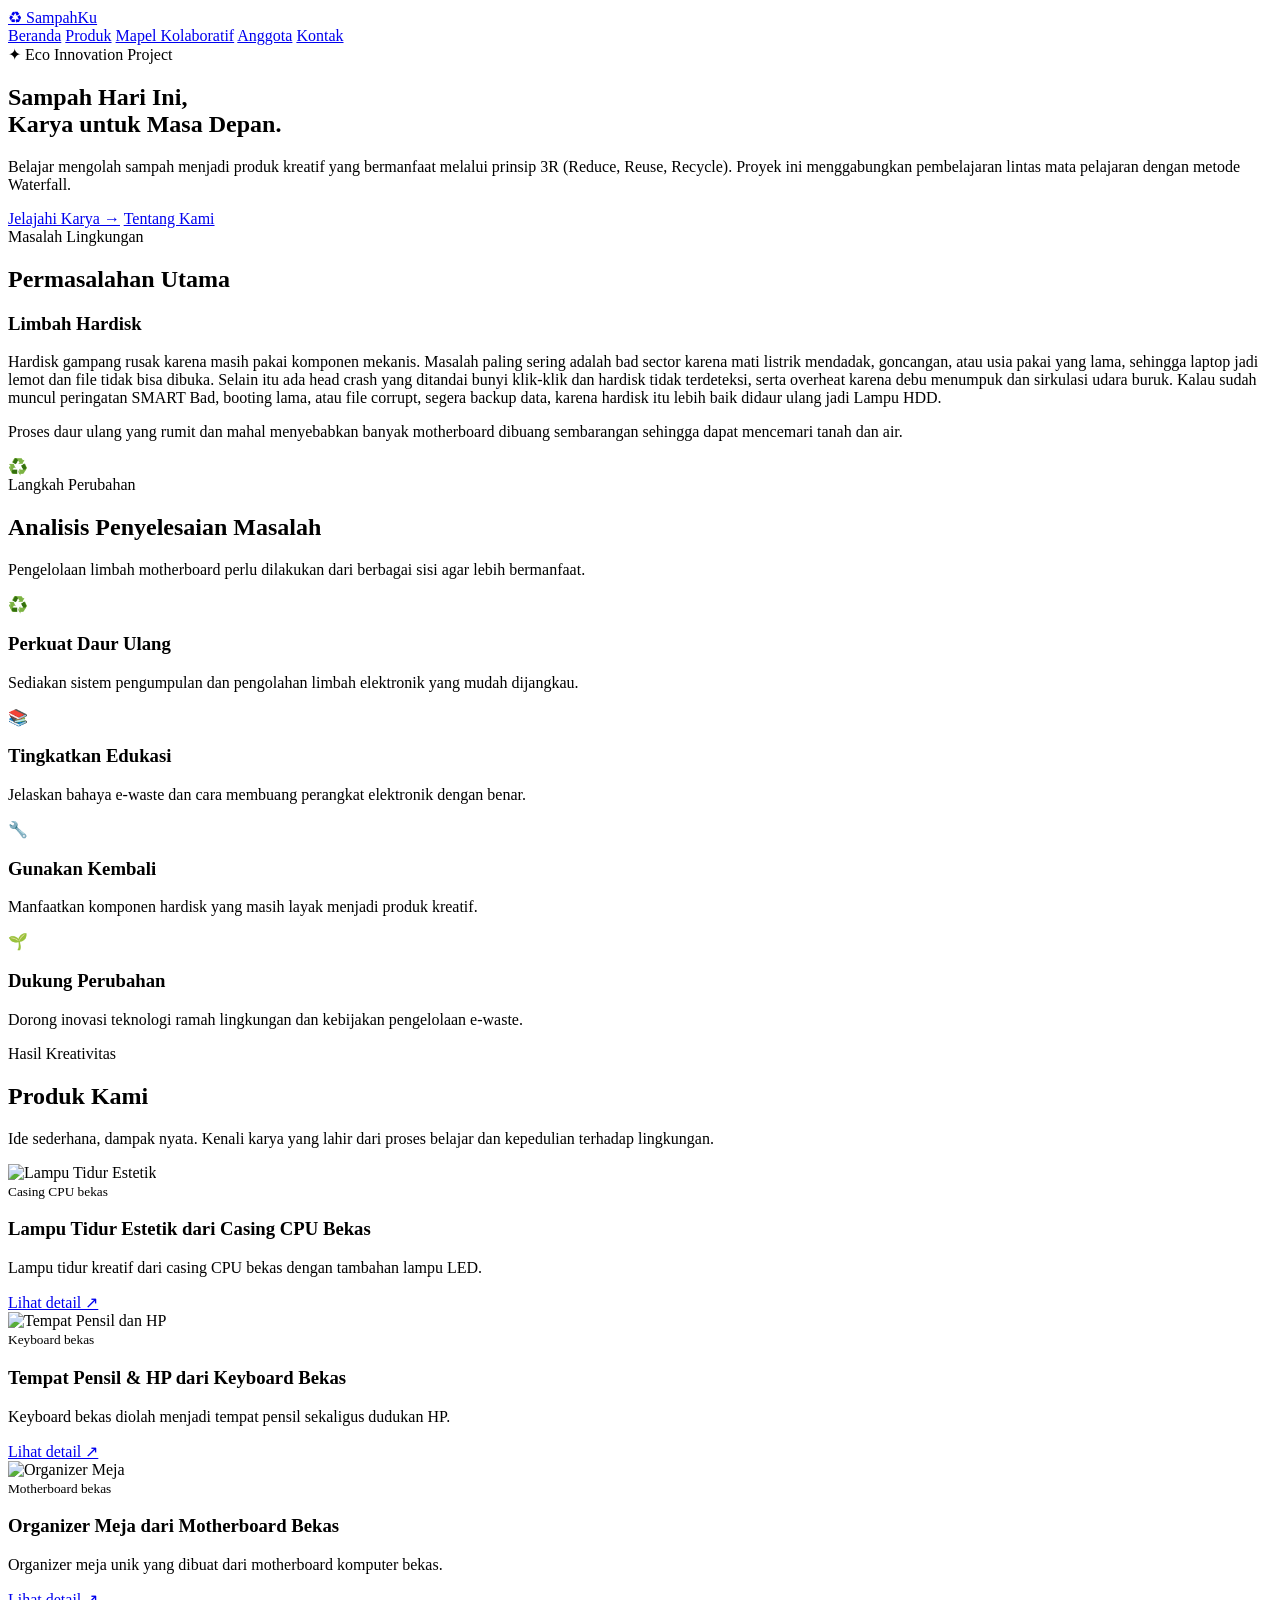
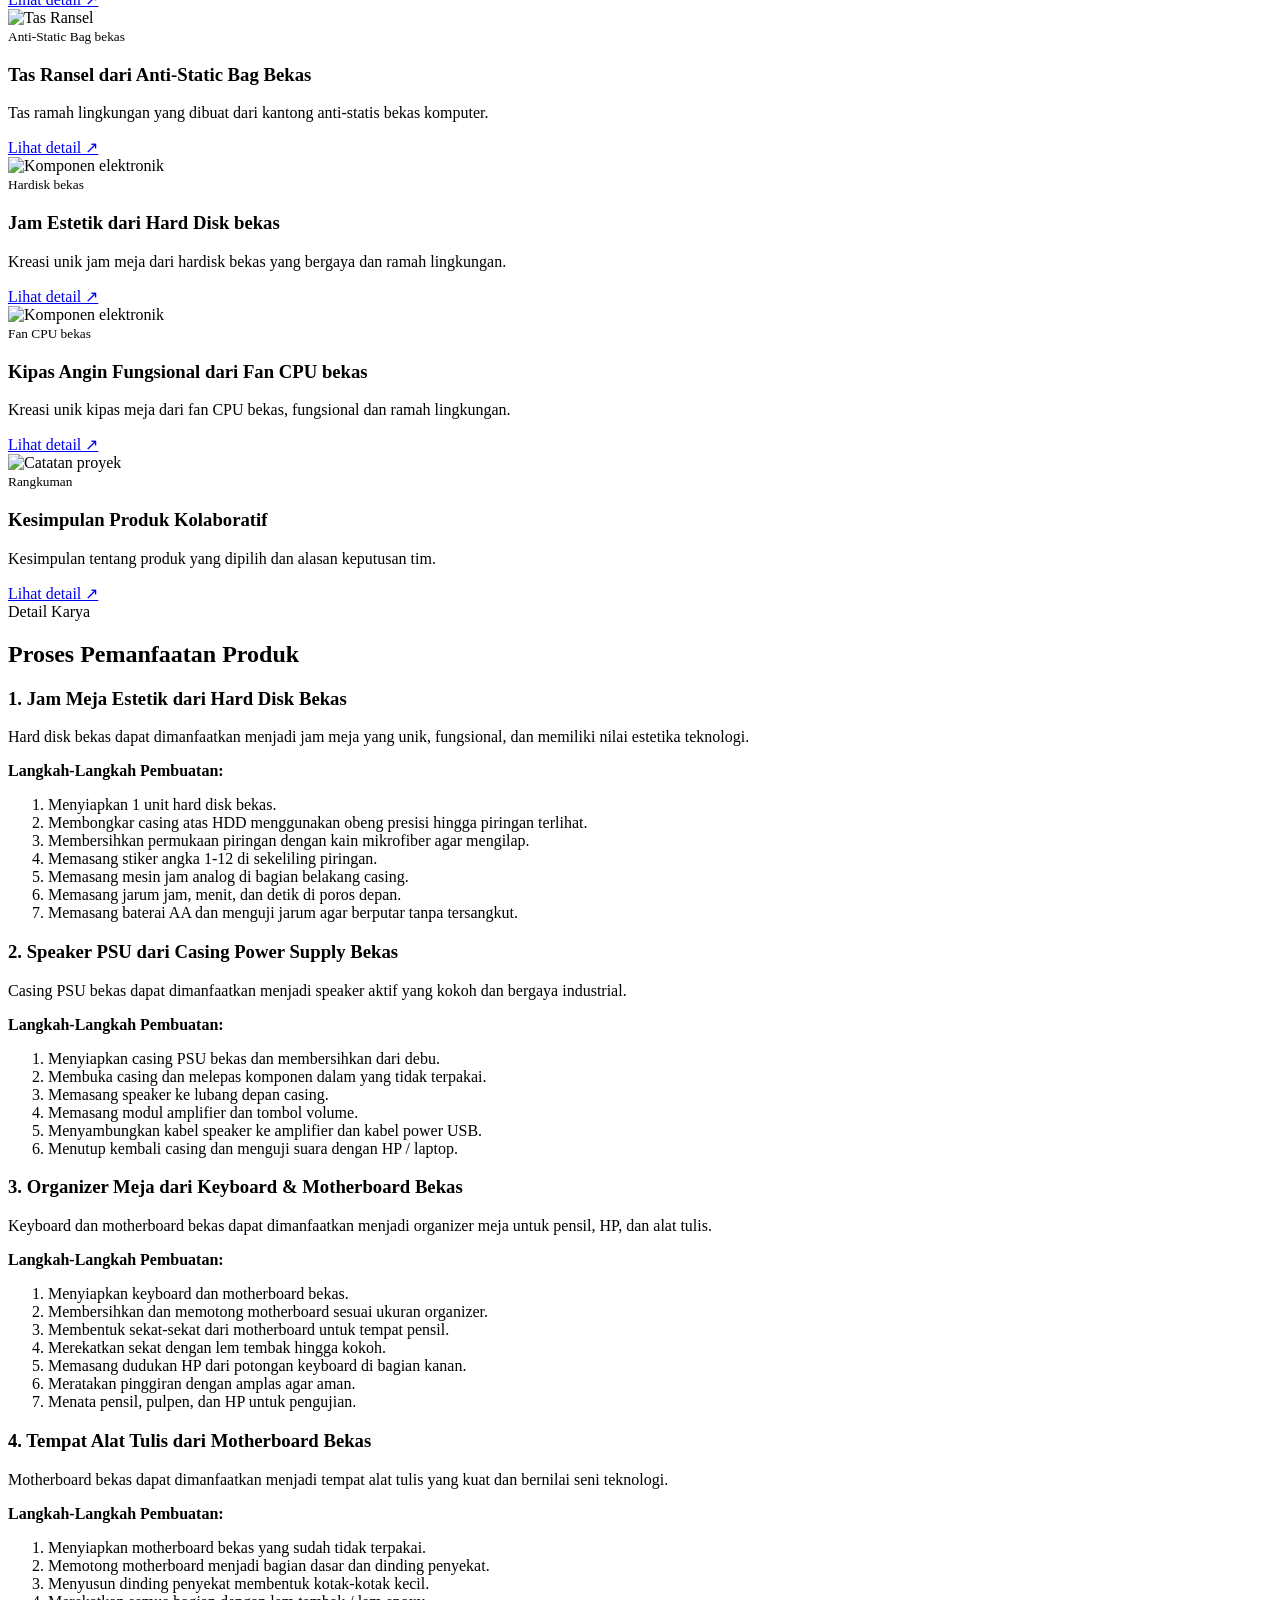
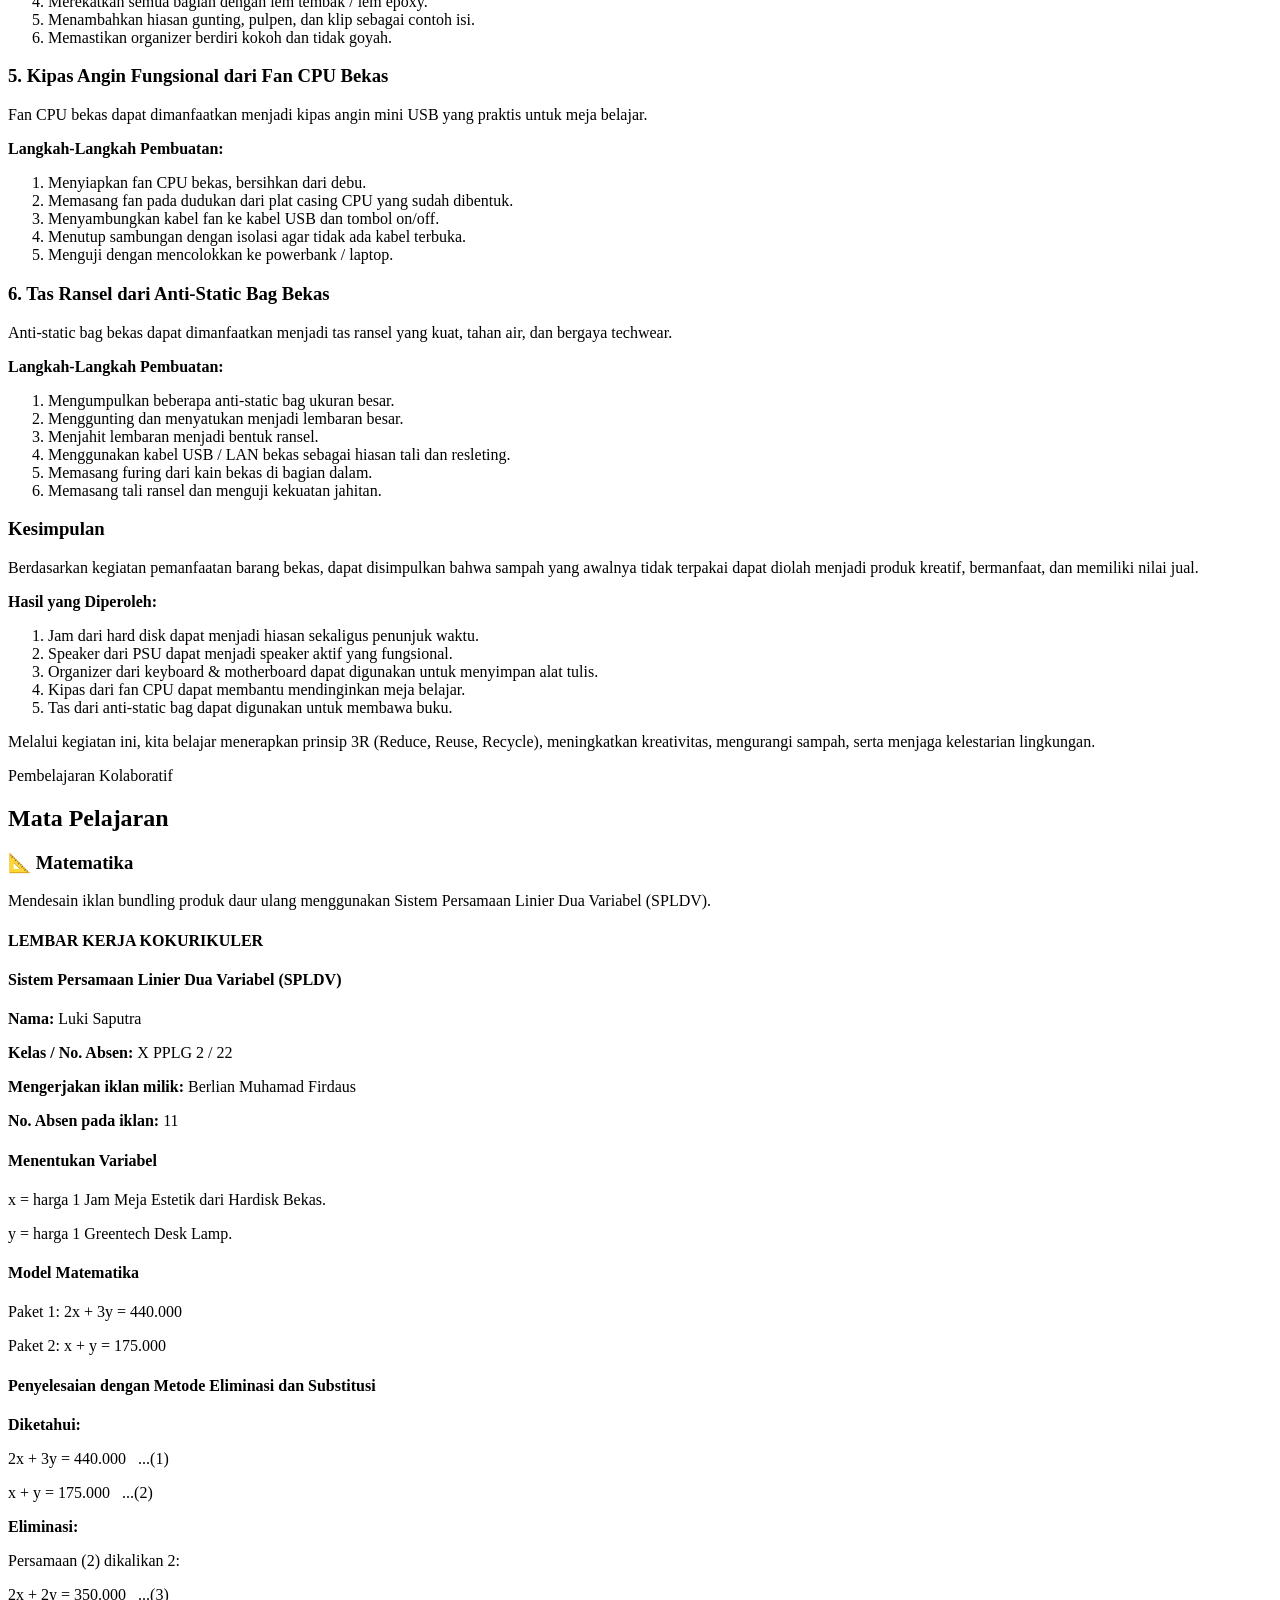
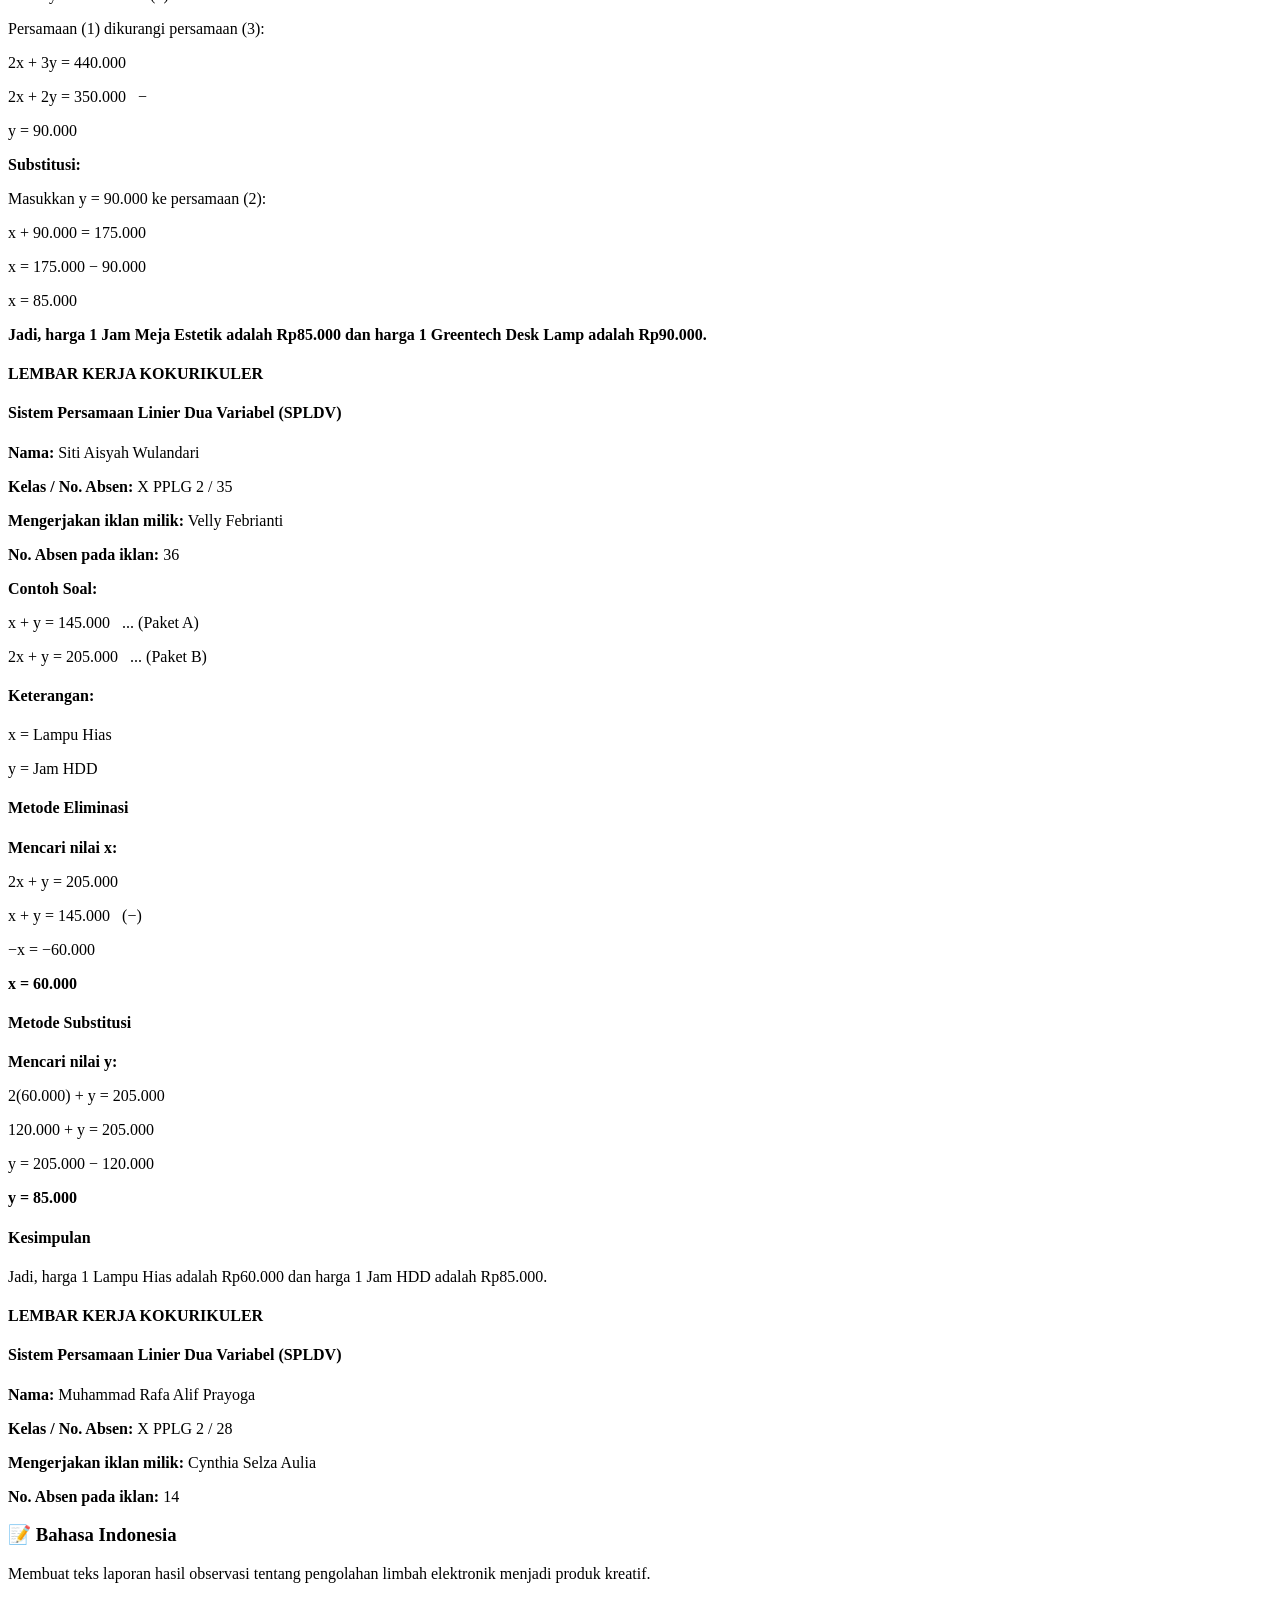
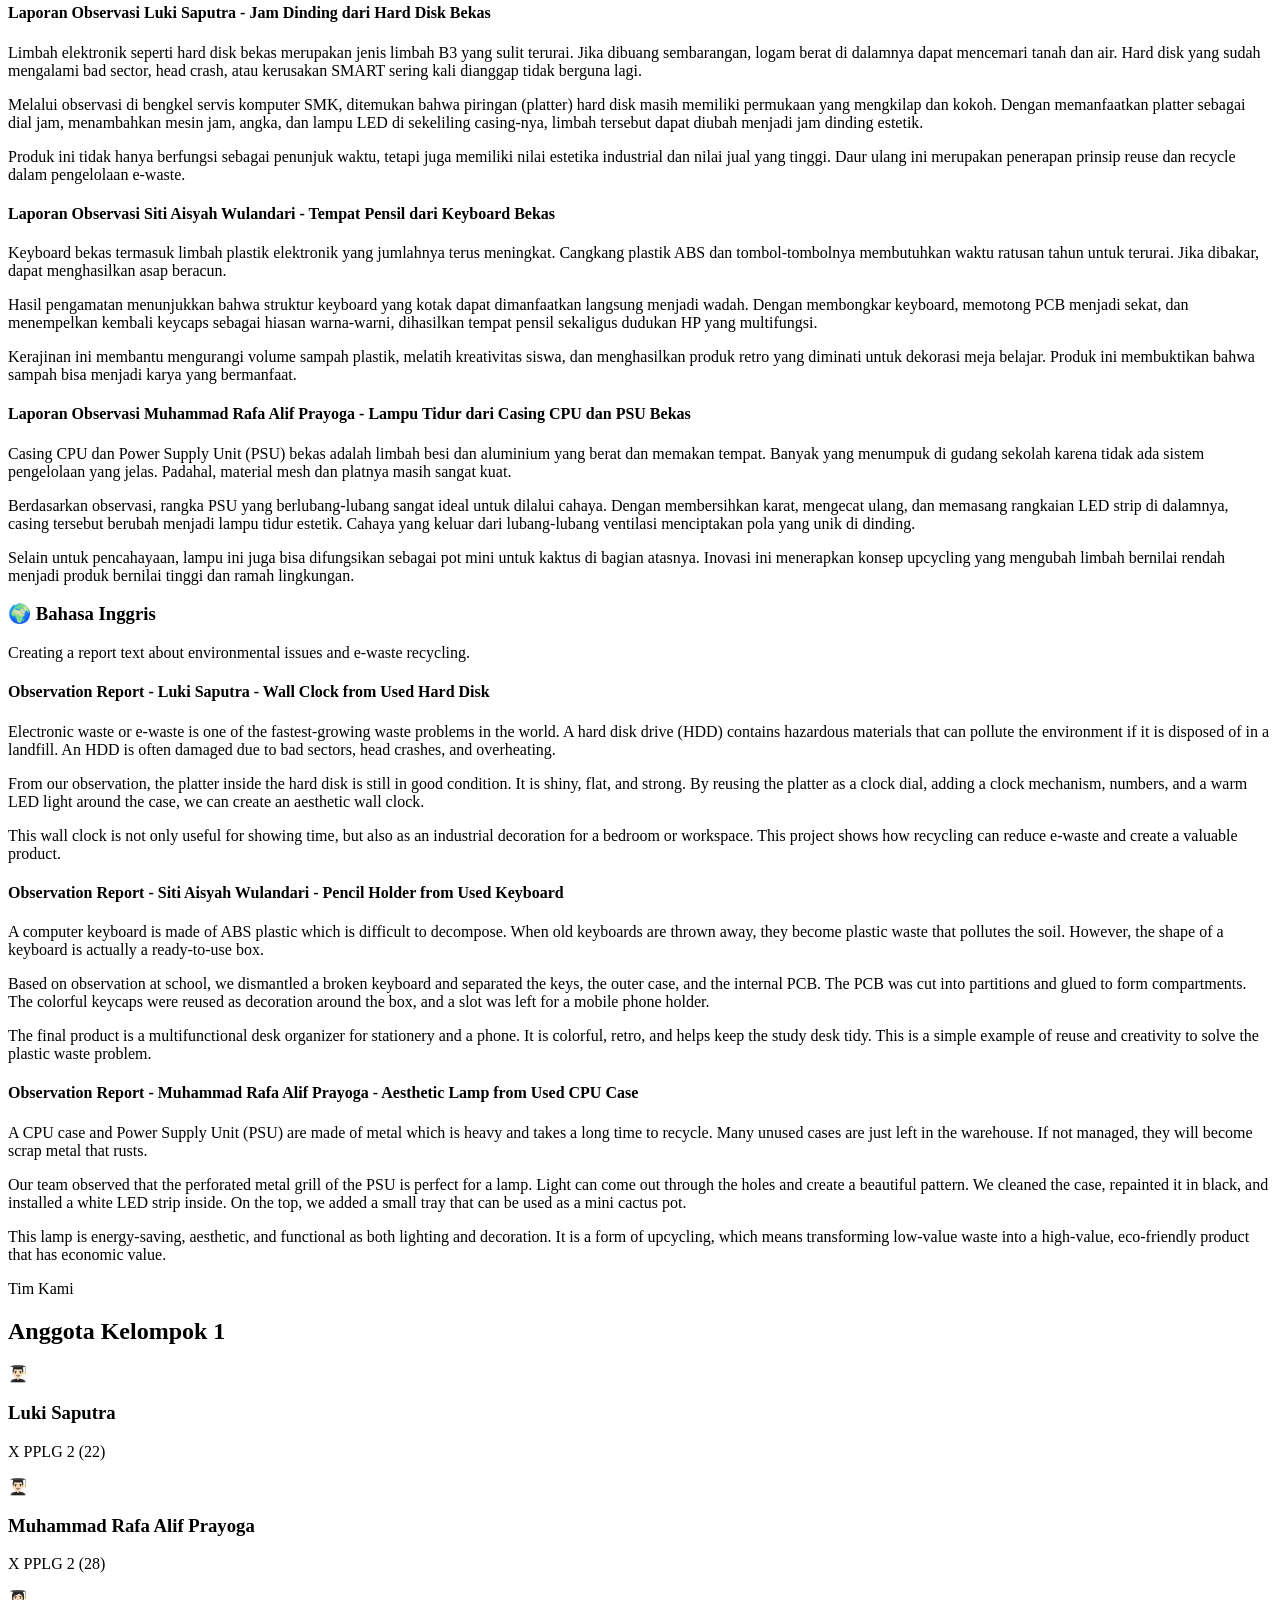
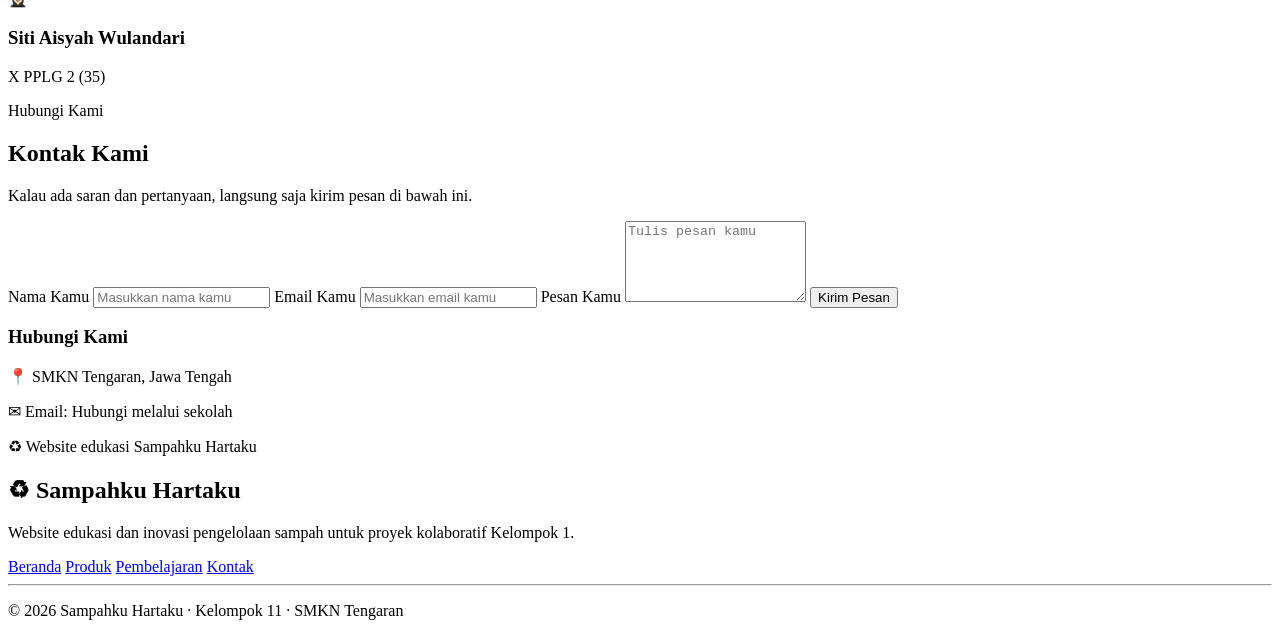
==== index.html @ 7283db26 "Add index.html for Sampahku Hartaku project This commit adds a new HTML file for the Sampahku Hartak" ====
<!DOCTYPE html>
<html lang="en">
<head>
    <meta charset="UTF-8">
    <meta name="viewport" content="width=device-width, initial-scale=1.0">
    <title>Document</title>
    <link rel="stylesheet" href="style.css">
</head>
<body>
    <!DOCTYPE html>
<html lang="id">
<head>
    <meta charset="UTF-8">
    <meta name="viewport" content="width=device-width, initial-scale=1.0">
    <title>Sampahku Hartaku - Kelompok 11</title>
    <link rel="stylesheet" href="style.css">
</head>
<body>

<!-- NAVBAR -->
<header class="navbar">
    <a href="#beranda" class="logo">♻ SampahKu</a>

    <nav>
        <a href="#beranda">Beranda</a>
        <a href="#produk">Produk</a>
        <a href="#mapel">Mapel Kolaboratif</a>
        <a href="#anggota">Anggota</a>
        <a href="#kontak">Kontak</a>
    </nav>
</header>

<!-- HERO -->
<section class="hero" id="beranda">
    <div class="hero-content">
        <span class="tag">✦ Eco Innovation Project</span>

        <h1>Sampah Hari Ini,<br>
        <span>Karya untuk Masa Depan.</span></h1>

        <p>
            Belajar mengolah sampah menjadi produk kreatif
            yang bermanfaat melalui prinsip 3R
            (Reduce, Reuse, Recycle). Proyek ini
            menggabungkan pembelajaran lintas mata
            pelajaran dengan metode Waterfall.
        </p>

        <a href="#produk" class="btn">Jelajahi Karya →</a>
        <a href="#tentang" class="btn btn-outline">Tentang Kami</a>
    </div>
</section>

<!-- PERMASALAHAN -->
<section class="section" id="tentang">
    <div class="section-title">
        <span>Masalah Lingkungan</span>
        <h2>Permasalahan Utama</h2>
    </div>

    <div class="problem">
        <div>
            <h3>Limbah Hardisk</h3>
            <p>
                Hardisk gampang rusak karena masih pakai komponen mekanis. Masalah paling sering adalah bad sector karena mati listrik mendadak, 
                goncangan, atau usia pakai yang lama, sehingga laptop jadi lemot dan file tidak bisa dibuka. 
                Selain itu ada head crash yang ditandai bunyi klik-klik dan hardisk tidak terdeteksi, serta overheat 
                karena debu menumpuk dan sirkulasi udara buruk. Kalau sudah muncul peringatan SMART Bad, booting lama,
                atau file corrupt, segera backup data, karena hardisk itu lebih baik didaur ulang jadi Lampu HDD.
            </p>
            <p>
                Proses daur ulang yang rumit dan mahal
                menyebabkan banyak motherboard dibuang
                sembarangan sehingga dapat mencemari
                tanah dan air.
            </p>
        </div>
        <div class="problem-icon">♻️</div>
    </div>
</section>

<!-- SOLUSI -->
<section class="section solution">
    <div class="section-title">
        <span>Langkah Perubahan</span>
        <h2>Analisis Penyelesaian Masalah</h2>
        <p>
            Pengelolaan limbah motherboard perlu dilakukan
            dari berbagai sisi agar lebih bermanfaat.
        </p>
    </div>

    <div class="grid">
        <div class="card">
            <div class="icon">♻️</div>
            <h3>Perkuat Daur Ulang</h3>
            <p>
                Sediakan sistem pengumpulan dan pengolahan
                limbah elektronik yang mudah dijangkau.
            </p>
        </div>

        <div class="card">
            <div class="icon">📚</div>
            <h3>Tingkatkan Edukasi</h3>
            <p>
                Jelaskan bahaya e-waste dan cara membuang
                perangkat elektronik dengan benar.
            </p>
        </div>

        <div class="card">
            <div class="icon">🔧</div>
            <h3>Gunakan Kembali</h3>
            <p>
                Manfaatkan komponen hardisk yang masih
                layak menjadi produk kreatif.
            </p>
        </div>

        <div class="card">
            <div class="icon">🌱</div>
            <h3>Dukung Perubahan</h3>
            <p>
                Dorong inovasi teknologi ramah lingkungan
                dan kebijakan pengelolaan e-waste.
            </p>
        </div>
    </div>
</section>

<!-- PRODUK -->
<section class="section" id="produk">
    <div class="section-title">
        <span>Hasil Kreativitas</span>
        <h2>Produk Kami</h2>
        <p>
            Ide sederhana, dampak nyata.
            Kenali karya yang lahir dari proses belajar
            dan kepedulian terhadap lingkungan.
        </p>
    </div>
    
    <div class="grid product-grid">

        <!-- PRODUK 1 -->
        <div class="product-card">
            <img src="WhatsApp Image 2026-11-08 at 11.39.02.jpeg" alt="Lampu Tidur Estetik">
            <div class="product-info">
                <small>Casing CPU bekas</small>
                <h3>Lampu Tidur Estetik dari Casing CPU Bekas</h3>
                <p>Lampu tidur kreatif dari casing CPU bekas dengan tambahan lampu LED.</p>
                <a href="lampu.html">Lihat detail ↗</a>
            </div>
        </div>

        <!-- PRODUK 2 -->
        <div class="product-card">
            <img src="WhatsApp Image 2026-11-08 at 11.39.23.jpeg" alt="Tempat Pensil dan HP">
            <div class="product-info">
                <small>Keyboard bekas</small>
                <h3>Tempat Pensil & HP dari Keyboard Bekas</h3>
                <p>Keyboard bekas diolah menjadi tempat pensil sekaligus dudukan HP.</p>
                <a href="tempatpensil.html">Lihat detail ↗</a>
            </div>
        </div>

        <!-- PRODUK 3 -->
        <div class="product-card">
            <img src="WhatsApp Image 2026-11-08 at 11.39.34.jpeg" alt="Organizer Meja">
            <div class="product-info">
                <small>Motherboard bekas</small>
                <h3>Organizer Meja dari Motherboard Bekas</h3>
                <p>Organizer meja unik yang dibuat dari motherboard komputer bekas.</p>
                <a href="meja.html">Lihat detail ↗</a>
            </div>
        </div>

        <!-- PRODUK 4 -->
        <div class="product-card">
            <img src="WhatsApp Image 2026-11-08 at 11.39.49.jpeg" alt="Tas Ransel">
            <div class="product-info">
                <small>Anti-Static Bag bekas</small>
                <h3>Tas Ransel dari Anti-Static Bag Bekas</h3>
                <p>Tas ramah lingkungan yang dibuat dari kantong anti-statis bekas komputer.</p>
                <a href="tas.html">Lihat detail ↗</a>
            </div>
        </div>

        <!-- PRODUK 5 -->
        <div class="product-card">
            <img src="Jam Estetik Dari Hard Disk.jpeg" alt="Komponen elektronik">
            <div class="product-info">
                <small>Hardisk bekas</small>
                <h3>Jam Estetik dari Hard Disk bekas</h3>
                <p>Kreasi unik jam meja dari hardisk bekas yang bergaya dan ramah lingkungan.</p>
                <a href="jam.html">Lihat detail ↗</a>
            </div>
        </div>

        <!-- PRODUK 6 -->
        <div class="product-card">
            <img src="WhatsApp Image 2026-11-08 at 11.39.13.jpeg" alt="Komponen elektronik">
            <div class="product-info">
                <small>Fan CPU bekas</small>
                <h3>Kipas Angin Fungsional dari Fan CPU bekas</h3>
                <p>Kreasi unik kipas meja dari fan CPU bekas, fungsional dan ramah lingkungan.</p>
                <a href="kipas.html">Lihat detail ↗</a>
            </div>
        </div>

        <!-- PRODUK 7 / RANGKUMAN -->
        <div class="product-card">
            <img src="https://images.unsplash.com/photo-1455390582262-044cdead277a" alt="Catatan proyek">
            <div class="product-info">
                <small>Rangkuman</small>
                <h3>Kesimpulan Produk Kolaboratif</h3>
                <p>Kesimpulan tentang produk yang dipilih dan alasan keputusan tim.</p>
                <a href="#kesimpulan">Lihat detail ↗</a>
            </div>
        </div>

    </div>
</section>

<!-- DETAIL PRODUK - 6 PRODUK -->
<section class="section solution" id="jam">
    <div class="section-title">
        <span>Detail Karya</span>
        <h2>Proses Pemanfaatan Produk</h2>
    </div>

    <!-- 1. JAM HDD -->
    <div class="detail-box" id="jam-hdd">
        <h3>1. Jam Meja Estetik dari Hard Disk Bekas</h3>
        <p>Hard disk bekas dapat dimanfaatkan menjadi jam meja yang unik, fungsional, dan memiliki nilai estetika teknologi.</p>
        <p><b>Langkah-Langkah Pembuatan:</b></p>
        <ol>
            <li>Menyiapkan 1 unit hard disk bekas.</li>
            <li>Membongkar casing atas HDD menggunakan obeng presisi hingga piringan terlihat.</li>
            <li>Membersihkan permukaan piringan dengan kain mikrofiber agar mengilap.</li>
            <li>Memasang stiker angka 1-12 di sekeliling piringan.</li>
            <li>Memasang mesin jam analog di bagian belakang casing.</li>
            <li>Memasang jarum jam, menit, dan detik di poros depan.</li>
            <li>Memasang baterai AA dan menguji jarum agar berputar tanpa tersangkut.</li>
        </ol>
    </div>

    <!-- 2. SPEAKER PSU -->
    <div class="detail-box" id="speaker">
        <h3>2. Speaker PSU dari Casing Power Supply Bekas</h3>
        <p>Casing PSU bekas dapat dimanfaatkan menjadi speaker aktif yang kokoh dan bergaya industrial.</p>
        <p><b>Langkah-Langkah Pembuatan:</b></p>
        <ol>
            <li>Menyiapkan casing PSU bekas dan membersihkan dari debu.</li>
            <li>Membuka casing dan melepas komponen dalam yang tidak terpakai.</li>
            <li>Memasang speaker ke lubang depan casing.</li>
            <li>Memasang modul amplifier dan tombol volume.</li>
            <li>Menyambungkan kabel speaker ke amplifier dan kabel power USB.</li>
            <li>Menutup kembali casing dan menguji suara dengan HP / laptop.</li>
        </ol>
    </div>

    <!-- 3. ORGANIZER KEYBOARD -->
    <div class="detail-box" id="organizer-keyboard">
        <h3>3. Organizer Meja dari Keyboard & Motherboard Bekas</h3>
        <p>Keyboard dan motherboard bekas dapat dimanfaatkan menjadi organizer meja untuk pensil, HP, dan alat tulis.</p>
        <p><b>Langkah-Langkah Pembuatan:</b></p>
        <ol>
            <li>Menyiapkan keyboard dan motherboard bekas.</li>
            <li>Membersihkan dan memotong motherboard sesuai ukuran organizer.</li>
            <li>Membentuk sekat-sekat dari motherboard untuk tempat pensil.</li>
            <li>Merekatkan sekat dengan lem tembak hingga kokoh.</li>
            <li>Memasang dudukan HP dari potongan keyboard di bagian kanan.</li>
            <li>Meratakan pinggiran dengan amplas agar aman.</li>
            <li>Menata pensil, pulpen, dan HP untuk pengujian.</li>
        </ol>
    </div>

    <!-- 4. ORGANIZER MOTHERBOARD -->
    <div class="detail-box" id="organizer-motherboard">
        <h3>4. Tempat Alat Tulis dari Motherboard Bekas</h3>
        <p>Motherboard bekas dapat dimanfaatkan menjadi tempat alat tulis yang kuat dan bernilai seni teknologi.</p>
        <p><b>Langkah-Langkah Pembuatan:</b></p>
        <ol>
            <li>Menyiapkan motherboard bekas yang sudah tidak terpakai.</li>
            <li>Memotong motherboard menjadi bagian dasar dan dinding penyekat.</li>
            <li>Menyusun dinding penyekat membentuk kotak-kotak kecil.</li>
            <li>Merekatkan semua bagian dengan lem tembak / lem epoxy.</li>
            <li>Menambahkan hiasan gunting, pulpen, dan klip sebagai contoh isi.</li>
            <li>Memastikan organizer berdiri kokoh dan tidak goyah.</li>
        </ol>
    </div>

    <!-- 5. KIPAS FAN CPU -->
    <div class="detail-box" id="kipas">
        <h3>5. Kipas Angin Fungsional dari Fan CPU Bekas</h3>
        <p>Fan CPU bekas dapat dimanfaatkan menjadi kipas angin mini USB yang praktis untuk meja belajar.</p>
        <p><b>Langkah-Langkah Pembuatan:</b></p>
        <ol>
            <li>Menyiapkan fan CPU bekas, bersihkan dari debu.</li>
            <li>Memasang fan pada dudukan dari plat casing CPU yang sudah dibentuk.</li>
            <li>Menyambungkan kabel fan ke kabel USB dan tombol on/off.</li>
            <li>Menutup sambungan dengan isolasi agar tidak ada kabel terbuka.</li>
            <li>Menguji dengan mencolokkan ke powerbank / laptop.</li>
        </ol>
    </div>

    <!-- 6. TAS ANTI-STATIC -->
    <div class="detail-box" id="tas">
        <h3>6. Tas Ransel dari Anti-Static Bag Bekas</h3>
        <p>Anti-static bag bekas dapat dimanfaatkan menjadi tas ransel yang kuat, tahan air, dan bergaya techwear.</p>
        <p><b>Langkah-Langkah Pembuatan:</b></p>
        <ol>
            <li>Mengumpulkan beberapa anti-static bag ukuran besar.</li>
            <li>Menggunting dan menyatukan menjadi lembaran besar.</li>
            <li>Menjahit lembaran menjadi bentuk ransel.</li>
            <li>Menggunakan kabel USB / LAN bekas sebagai hiasan tali dan resleting.</li>
            <li>Memasang furing dari kain bekas di bagian dalam.</li>
            <li>Memasang tali ransel dan menguji kekuatan jahitan.</li>
        </ol>
    </div>

    <!-- KESIMPULAN -->
    <div class="detail-box" id="kesimpulan">
        <h3>Kesimpulan</h3>
        <p>Berdasarkan kegiatan pemanfaatan barang bekas, dapat disimpulkan bahwa sampah yang awalnya tidak terpakai dapat diolah menjadi produk kreatif, bermanfaat, dan memiliki nilai jual.</p>
        <p><b>Hasil yang Diperoleh:</b></p>
        <ol>
            <li>Jam dari hard disk dapat menjadi hiasan sekaligus penunjuk waktu.</li>
            <li>Speaker dari PSU dapat menjadi speaker aktif yang fungsional.</li>
            <li>Organizer dari keyboard & motherboard dapat digunakan untuk menyimpan alat tulis.</li>
            <li>Kipas dari fan CPU dapat membantu mendinginkan meja belajar.</li>
            <li>Tas dari anti-static bag dapat digunakan untuk membawa buku.</li>
        </ol>
        <p>Melalui kegiatan ini, kita belajar menerapkan prinsip 3R (Reduce, Reuse, Recycle), meningkatkan kreativitas, mengurangi sampah, serta menjaga kelestarian lingkungan.</p>
    </div>
</section>

<!-- MAPEL -->
<section class="section" id="mapel">
    <div class="section-title">
        <span>Pembelajaran Kolaboratif</span>
        <h2>Mata Pelajaran</h2>
    </div>
        
    <!-- MATEMATIKA -->
    <div class="subject">
        <h3>📐 Matematika</h3>
        <p>
            Mendesain iklan bundling produk daur ulang
            menggunakan Sistem Persamaan Linier Dua Variabel (SPLDV).
        </p>

        <div class="math-box">
            <h4>LEMBAR KERJA KOKURIKULER</h4>
            <h4>Sistem Persamaan Linier Dua Variabel (SPLDV)</h4>

            <p><strong>Nama:</strong> Luki Saputra</p>
            <p><strong>Kelas / No. Absen:</strong> X PPLG 2 / 22</p>
            <p><strong>Mengerjakan iklan milik:</strong> Berlian Muhamad Firdaus</p>
            <p><strong>No. Absen pada iklan:</strong> 11</p>

            <h4>Menentukan Variabel</h4>
            <p>x = harga 1 Jam Meja Estetik dari Hardisk Bekas.</p>
            <p>y = harga 1 Greentech Desk Lamp.</p>

            <h4>Model Matematika</h4>
            <p>Paket 1: 2x + 3y = 440.000</p>
            <p>Paket 2: x + y = 175.000</p>

            <h4>Penyelesaian dengan Metode Eliminasi dan Substitusi</h4>

            <p><strong>Diketahui:</strong></p>
            <p>2x + 3y = 440.000 &nbsp; ...(1)</p>
            <p>x + y = 175.000 &nbsp; ...(2)</p>

            <p><strong>Eliminasi:</strong></p>
            <p>Persamaan (2) dikalikan 2:</p>
            <p>2x + 2y = 350.000 &nbsp; ...(3)</p>

            <p>Persamaan (1) dikurangi persamaan (3):</p>
            <p>2x + 3y = 440.000</p>
            <p>2x + 2y = 350.000 &nbsp; −</p>
            <p>y = 90.000</p>

            <p><strong>Substitusi:</strong></p>
            <p>Masukkan y = 90.000 ke persamaan (2):</p>
            <p>x + 90.000 = 175.000</p>
            <p>x = 175.000 − 90.000</p>
            <p>x = 85.000</p>

            <p><strong>
                Jadi, harga 1 Jam Meja Estetik adalah Rp85.000
                dan harga 1 Greentech Desk Lamp adalah Rp90.000.
            </strong></p>
        </div>

        <div class="math-box">
            <h4>LEMBAR KERJA KOKURIKULER</h4>
            <h4>Sistem Persamaan Linier Dua Variabel (SPLDV)</h4>

            <p><strong>Nama:</strong> Siti Aisyah Wulandari</p>
            <p><strong>Kelas / No. Absen:</strong> X PPLG 2 / 35</p>
            <p><strong>Mengerjakan iklan milik:</strong> Velly Febrianti</p>
            <p><strong>No. Absen pada iklan:</strong> 36</p>

            <p><strong>Contoh Soal:</strong></p>
            <p>x + y = 145.000 &nbsp; ... (Paket A)</p>
            <p>2x + y = 205.000 &nbsp; ... (Paket B)</p>

            <h4>Keterangan:</h4>
            <p>x = Lampu Hias</p>
            <p>y = Jam HDD</p>

            <h4>Metode Eliminasi</h4>
            <p><strong>Mencari nilai x:</strong></p>
            <p>2x + y = 205.000</p>
            <p>x + y = 145.000 &nbsp; (−)</p>
            <p>−x = −60.000</p>
            <p><strong>x = 60.000</strong></p>

            <h4>Metode Substitusi</h4>
            <p><strong>Mencari nilai y:</strong></p>
            <p>2(60.000) + y = 205.000</p>
            <p>120.000 + y = 205.000</p>
            <p>y = 205.000 − 120.000</p>
            <p><strong>y = 85.000</strong></p>

            <h4>Kesimpulan</h4>
            <p>
                Jadi, harga 1 Lampu Hias adalah Rp60.000
                dan harga 1 Jam HDD adalah Rp85.000.
            </p>
        </div>

        <div class="math-box">
            <h4>LEMBAR KERJA KOKURIKULER</h4>
            <h4>Sistem Persamaan Linier Dua Variabel (SPLDV)</h4>

            <p><strong>Nama:</strong> Muhammad Rafa Alif Prayoga</p>
            <p><strong>Kelas / No. Absen:</strong> X PPLG 2 / 28</p>
            <p><strong>Mengerjakan iklan milik:</strong> Cynthia Selza Aulia</p>
            <p><strong>No. Absen pada iklan:</strong> 14</p>
        </div>
    </div> <!-- Tutup .subject Matematika -->

      <!-- BAHASA INDONESIA -->
    <div class="subject">
        <h3>📝 Bahasa Indonesia</h3>
        <p>
            Membuat teks laporan hasil observasi tentang pengolahan limbah elektronik menjadi produk kreatif.
        </p>

        <div class="report">
            <h4>Laporan Observasi Luki Saputra - Jam Dinding dari Hard Disk Bekas</h4>
            <p>
                Limbah elektronik seperti hard disk bekas merupakan jenis limbah B3 yang sulit terurai. Jika dibuang sembarangan, logam berat di dalamnya dapat mencemari tanah dan air. Hard disk yang sudah mengalami bad sector, head crash, atau kerusakan SMART sering kali dianggap tidak berguna lagi.
            </p>
            <p>
                Melalui observasi di bengkel servis komputer SMK, ditemukan bahwa piringan (platter) hard disk masih memiliki permukaan yang mengkilap dan kokoh. Dengan memanfaatkan platter sebagai dial jam, menambahkan mesin jam, angka, dan lampu LED di sekeliling casing-nya, limbah tersebut dapat diubah menjadi jam dinding estetik.
            </p>
            <p>
                Produk ini tidak hanya berfungsi sebagai penunjuk waktu, tetapi juga memiliki nilai estetika industrial dan nilai jual yang tinggi. Daur ulang ini merupakan penerapan prinsip reuse dan recycle dalam pengelolaan e-waste.
            </p>
        </div>

        <div class="report">
            <h4>Laporan Observasi Siti Aisyah Wulandari - Tempat Pensil dari Keyboard Bekas</h4>
            <p>
                Keyboard bekas termasuk limbah plastik elektronik yang jumlahnya terus meningkat. Cangkang plastik ABS dan tombol-tombolnya membutuhkan waktu ratusan tahun untuk terurai. Jika dibakar, dapat menghasilkan asap beracun.
            </p>
            <p>
                Hasil pengamatan menunjukkan bahwa struktur keyboard yang kotak dapat dimanfaatkan langsung menjadi wadah. Dengan membongkar keyboard, memotong PCB menjadi sekat, dan menempelkan kembali keycaps sebagai hiasan warna-warni, dihasilkan tempat pensil sekaligus dudukan HP yang multifungsi.
            </p>
            <p>
                Kerajinan ini membantu mengurangi volume sampah plastik, melatih kreativitas siswa, dan menghasilkan produk retro yang diminati untuk dekorasi meja belajar. Produk ini membuktikan bahwa sampah bisa menjadi karya yang bermanfaat.
            </p>
        </div>

        <div class="report">
            <h4>Laporan Observasi Muhammad Rafa Alif Prayoga - Lampu Tidur dari Casing CPU dan PSU Bekas</h4>
            <p>
                Casing CPU dan Power Supply Unit (PSU) bekas adalah limbah besi dan aluminium yang berat dan memakan tempat. Banyak yang menumpuk di gudang sekolah karena tidak ada sistem pengelolaan yang jelas. Padahal, material mesh dan platnya masih sangat kuat.
            </p>
            <p>
                Berdasarkan observasi, rangka PSU yang berlubang-lubang sangat ideal untuk dilalui cahaya. Dengan membersihkan karat, mengecat ulang, dan memasang rangkaian LED strip di dalamnya, casing tersebut berubah menjadi lampu tidur estetik. Cahaya yang keluar dari lubang-lubang ventilasi menciptakan pola yang unik di dinding.
            </p>
            <p>
                Selain untuk pencahayaan, lampu ini juga bisa difungsikan sebagai pot mini untuk kaktus di bagian atasnya. Inovasi ini menerapkan konsep upcycling yang mengubah limbah bernilai rendah menjadi produk bernilai tinggi dan ramah lingkungan.
            </p>
        </div>
    </div> <!-- Tutup .subject Bahasa Indonesia -->

    <!-- BAHASA INGGRIS -->
    <div class="subject">
        <h3>🌍 Bahasa Inggris</h3>
        <p>
            Creating a report text about environmental issues and e-waste recycling.
        </p>

        <div class="report">
            <h4>Observation Report - Luki Saputra - Wall Clock from Used Hard Disk</h4>
            <p>
                Electronic waste or e-waste is one of the fastest-growing waste problems in the world. A hard disk drive (HDD) contains hazardous materials that can pollute the environment if it is disposed of in a landfill. An HDD is often damaged due to bad sectors, head crashes, and overheating.
            </p>
            <p>
                From our observation, the platter inside the hard disk is still in good condition. It is shiny, flat, and strong. By reusing the platter as a clock dial, adding a clock mechanism, numbers, and a warm LED light around the case, we can create an aesthetic wall clock.
            </p>
            <p>
                This wall clock is not only useful for showing time, but also as an industrial decoration for a bedroom or workspace. This project shows how recycling can reduce e-waste and create a valuable product.
            </p>
        </div>

        <div class="report">
            <h4>Observation Report - Siti Aisyah Wulandari - Pencil Holder from Used Keyboard</h4>
            <p>
                A computer keyboard is made of ABS plastic which is difficult to decompose. When old keyboards are thrown away, they become plastic waste that pollutes the soil. However, the shape of a keyboard is actually a ready-to-use box.
            </p>
            <p>
                Based on observation at school, we dismantled a broken keyboard and separated the keys, the outer case, and the internal PCB. The PCB was cut into partitions and glued to form compartments. The colorful keycaps were reused as decoration around the box, and a slot was left for a mobile phone holder.
            </p>
            <p>
                The final product is a multifunctional desk organizer for stationery and a phone. It is colorful, retro, and helps keep the study desk tidy. This is a simple example of reuse and creativity to solve the plastic waste problem.
            </p>
        </div>

        <div class="report">
            <h4>Observation Report - Muhammad Rafa Alif Prayoga - Aesthetic Lamp from Used CPU Case</h4>
            <p>
                A CPU case and Power Supply Unit (PSU) are made of metal which is heavy and takes a long time to recycle. Many unused cases are just left in the warehouse. If not managed, they will become scrap metal that rusts.
            </p>
            <p>
                Our team observed that the perforated metal grill of the PSU is perfect for a lamp. Light can come out through the holes and create a beautiful pattern. We cleaned the case, repainted it in black, and installed a white LED strip inside. On the top, we added a small tray that can be used as a mini cactus pot.
            </p>
            <p>
                This lamp is energy-saving, aesthetic, and functional as both lighting and decoration. It is a form of upcycling, which means transforming low-value waste into a high-value, eco-friendly product that has economic value.
            </p>
        </div>
    </div> <!-- Tutup .subject Bahasa Inggris -->
</section>

<!-- ANGGOTA -->
<section class="section solution" id="anggota">
    <div class="section-title">
        <span>Tim Kami</span>
        <h2>Anggota Kelompok 1</h2>
    </div>

    <div class="grid">
        <div class="member">
            <div class="member-icon">👨🏻‍🎓</div>
            <h3>Luki Saputra</h3>
            <p>X PPLG 2 (22)</p>
        </div>

        <div class="member">
            <div class="member-icon">👨🏻‍🎓</div>
            <h3>Muhammad Rafa Alif Prayoga</h3>
            <p>X PPLG 2 (28)</p>
        </div>

        <div class="member">
            <div class="member-icon">👩🏻‍🎓</div>
            <h3>Siti Aisyah Wulandari</h3>
            <p>X PPLG 2 (35)</p>
        </div>
    </div>
</section>

<!-- KONTAK -->
<section class="section contact" id="kontak">
    <div class="section-title">
        <span>Hubungi Kami</span>
        <h2>Kontak Kami</h2>
        <p>
            Kalau ada saran dan pertanyaan,
            langsung saja kirim pesan di bawah ini.
        </p>
    </div>

    <div class="contact-container">
        <form>
            <label>Nama Kamu</label>
            <input type="text" placeholder="Masukkan nama kamu">

            <label>Email Kamu</label>
            <input type="email" placeholder="Masukkan email kamu">

            <label>Pesan Kamu</label>
            <textarea rows="5" placeholder="Tulis pesan kamu"></textarea>

            <button type="button">Kirim Pesan</button>
        </form>

        <div class="contact-info">
            <h3>Hubungi Kami</h3>
            <p>📍 SMKN Tengaran, Jawa Tengah</p>
            <p>✉ Email: Hubungi melalui sekolah</p>
            <p>♻ Website edukasi Sampahku Hartaku</p>
        </div>
    </div>
</section>

<!-- FOOTER -->
<footer>
    <h2>♻ Sampahku Hartaku</h2>
    <p>
        Website edukasi dan inovasi pengelolaan sampah
        untuk proyek kolaboratif Kelompok 1.
    </p>

    <div class="footer-links">
        <a href="#beranda">Beranda</a>
        <a href="#produk">Produk</a>
        <a href="#mapel">Pembelajaran</a>
        <a href="#kontak">Kontak</a>
    </div>

    <hr>

    <p class="copyright">
        © 2026 Sampahku Hartaku · Kelompok 11 · SMKN Tengaran
    </p>
</footer>

</body>
</html>
</body>
</html>
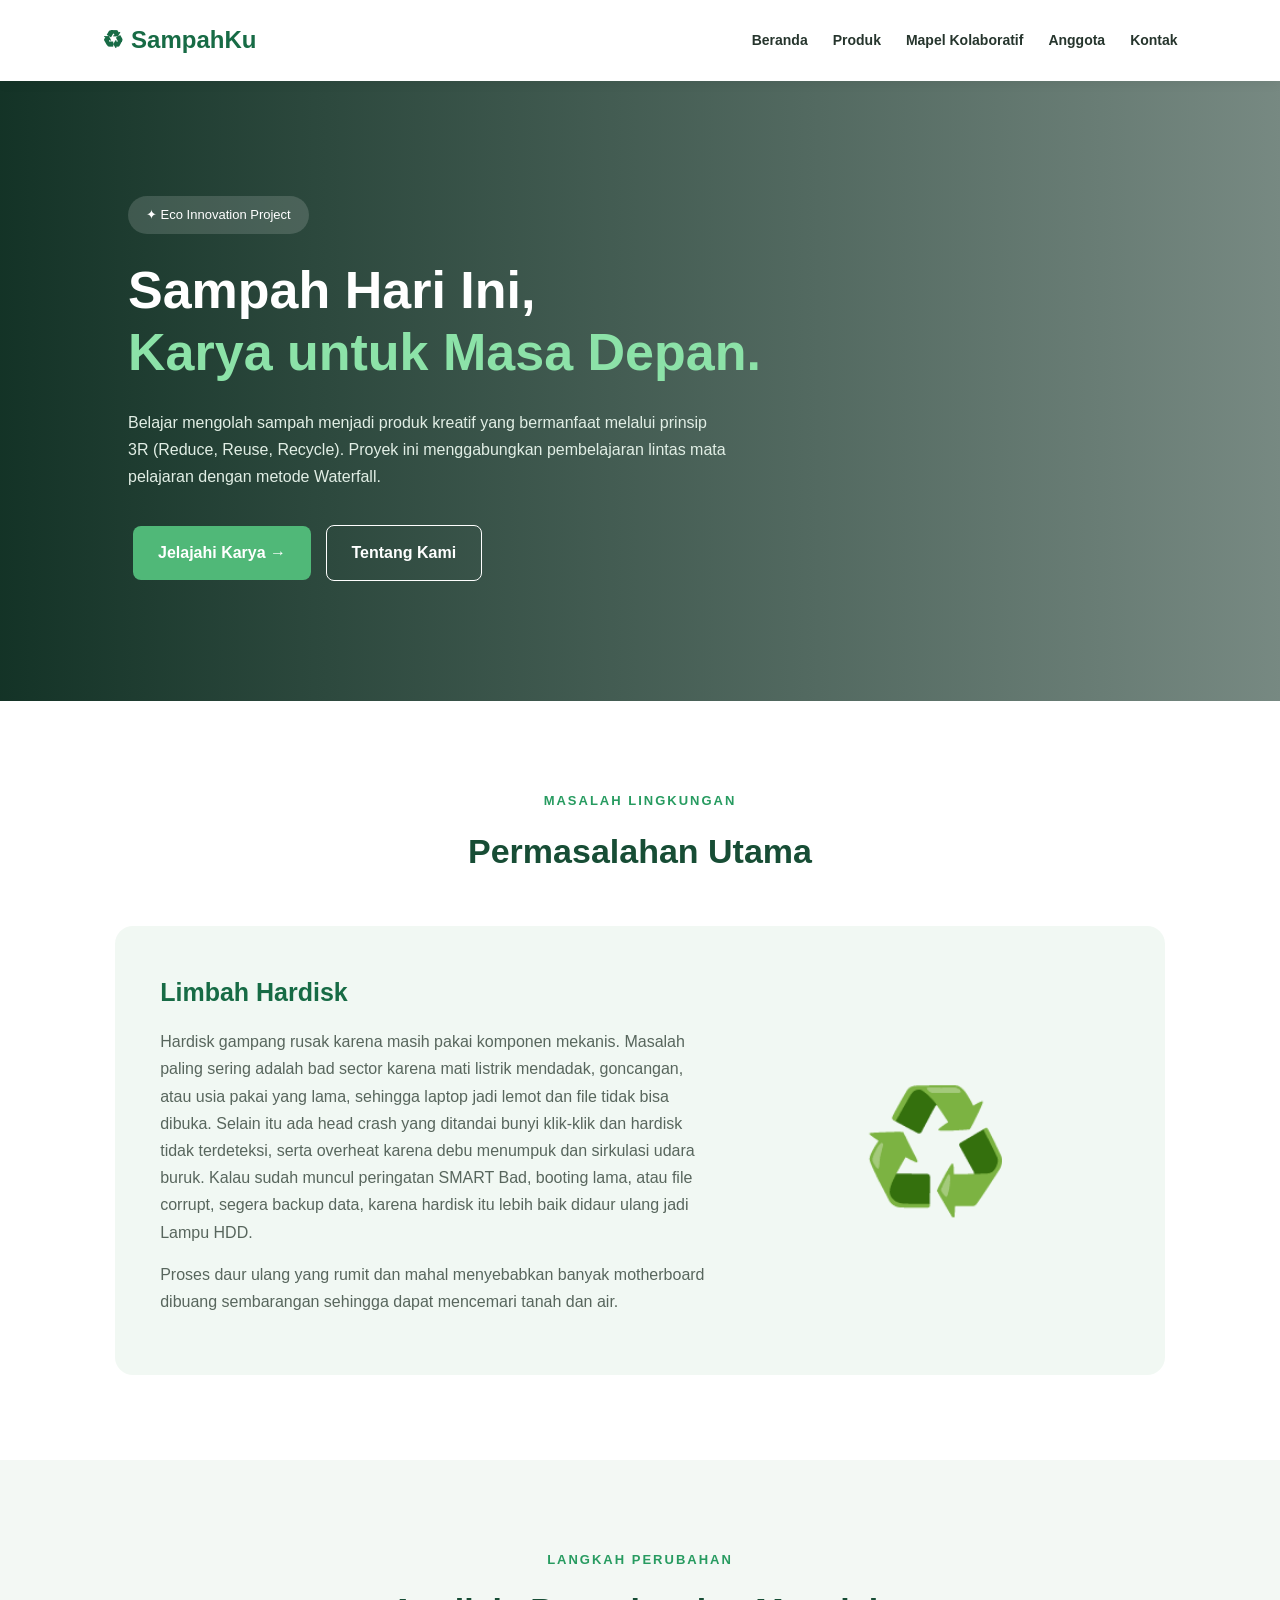
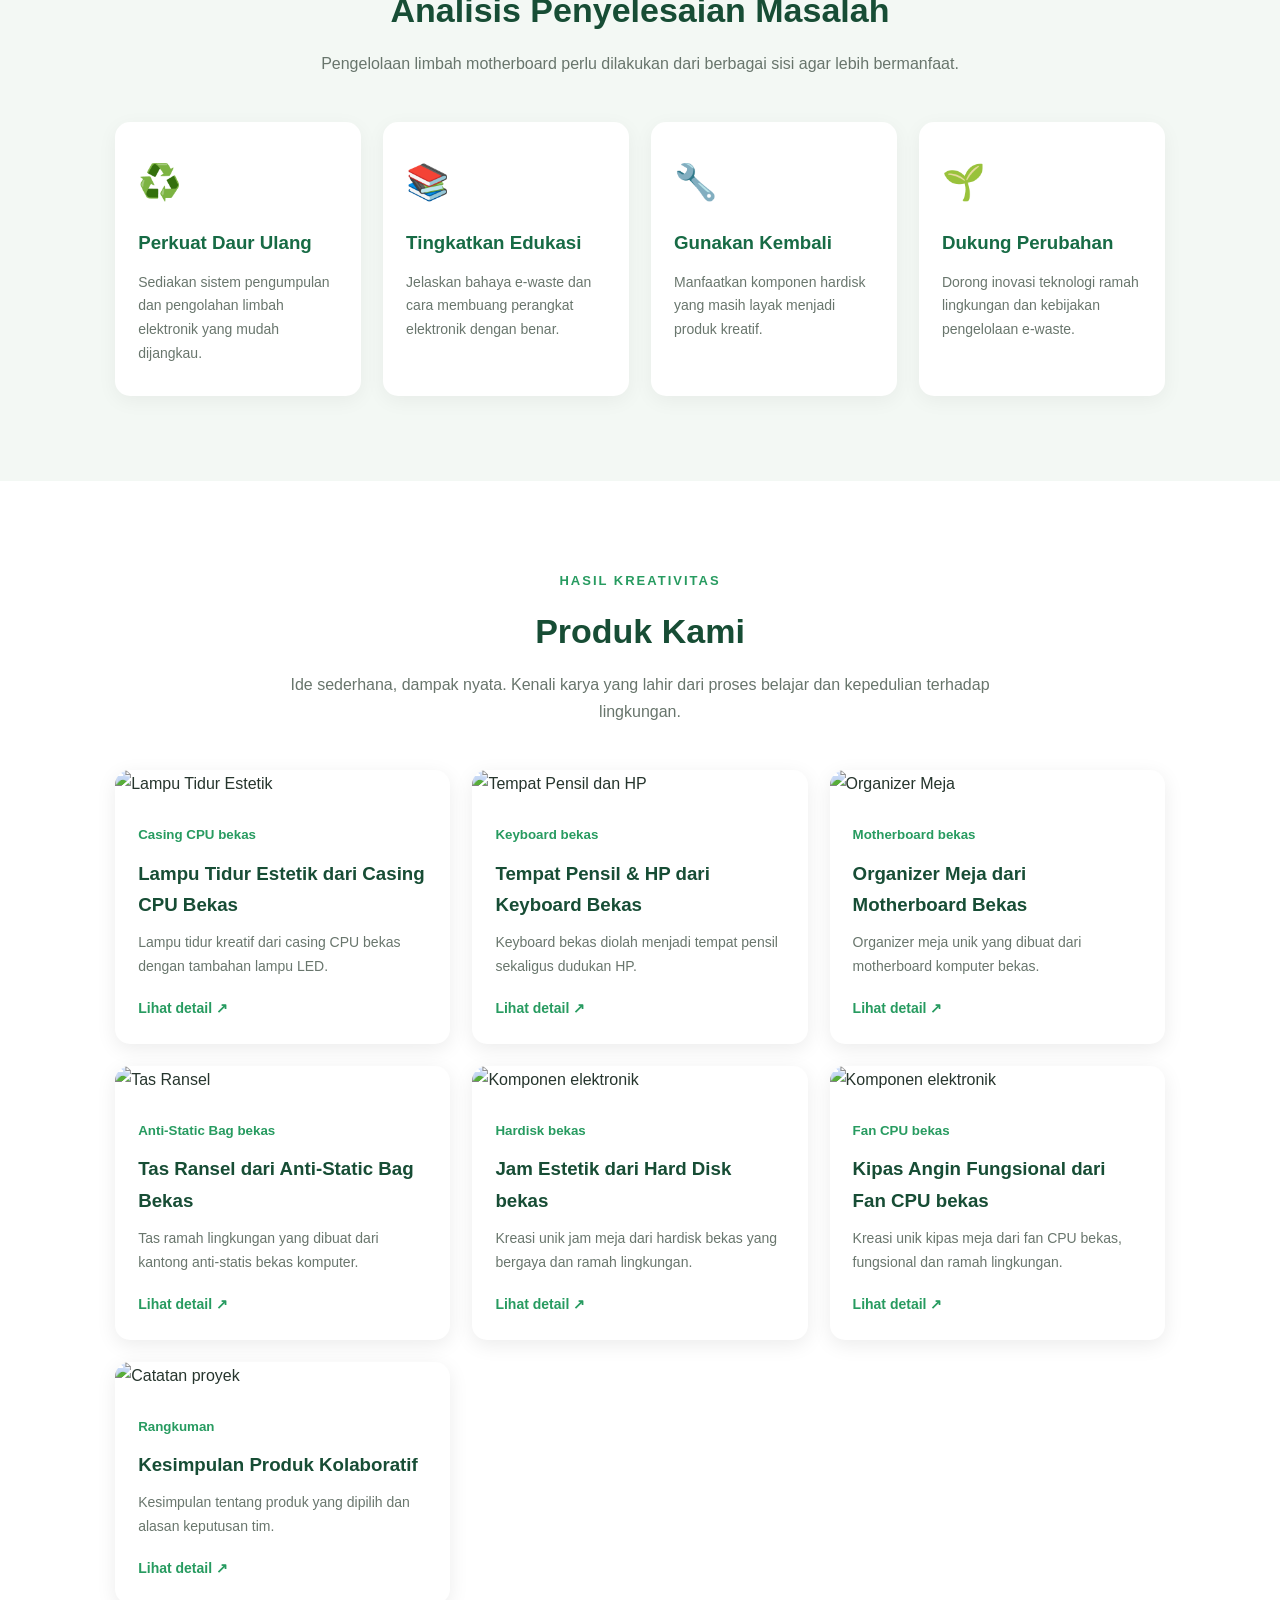
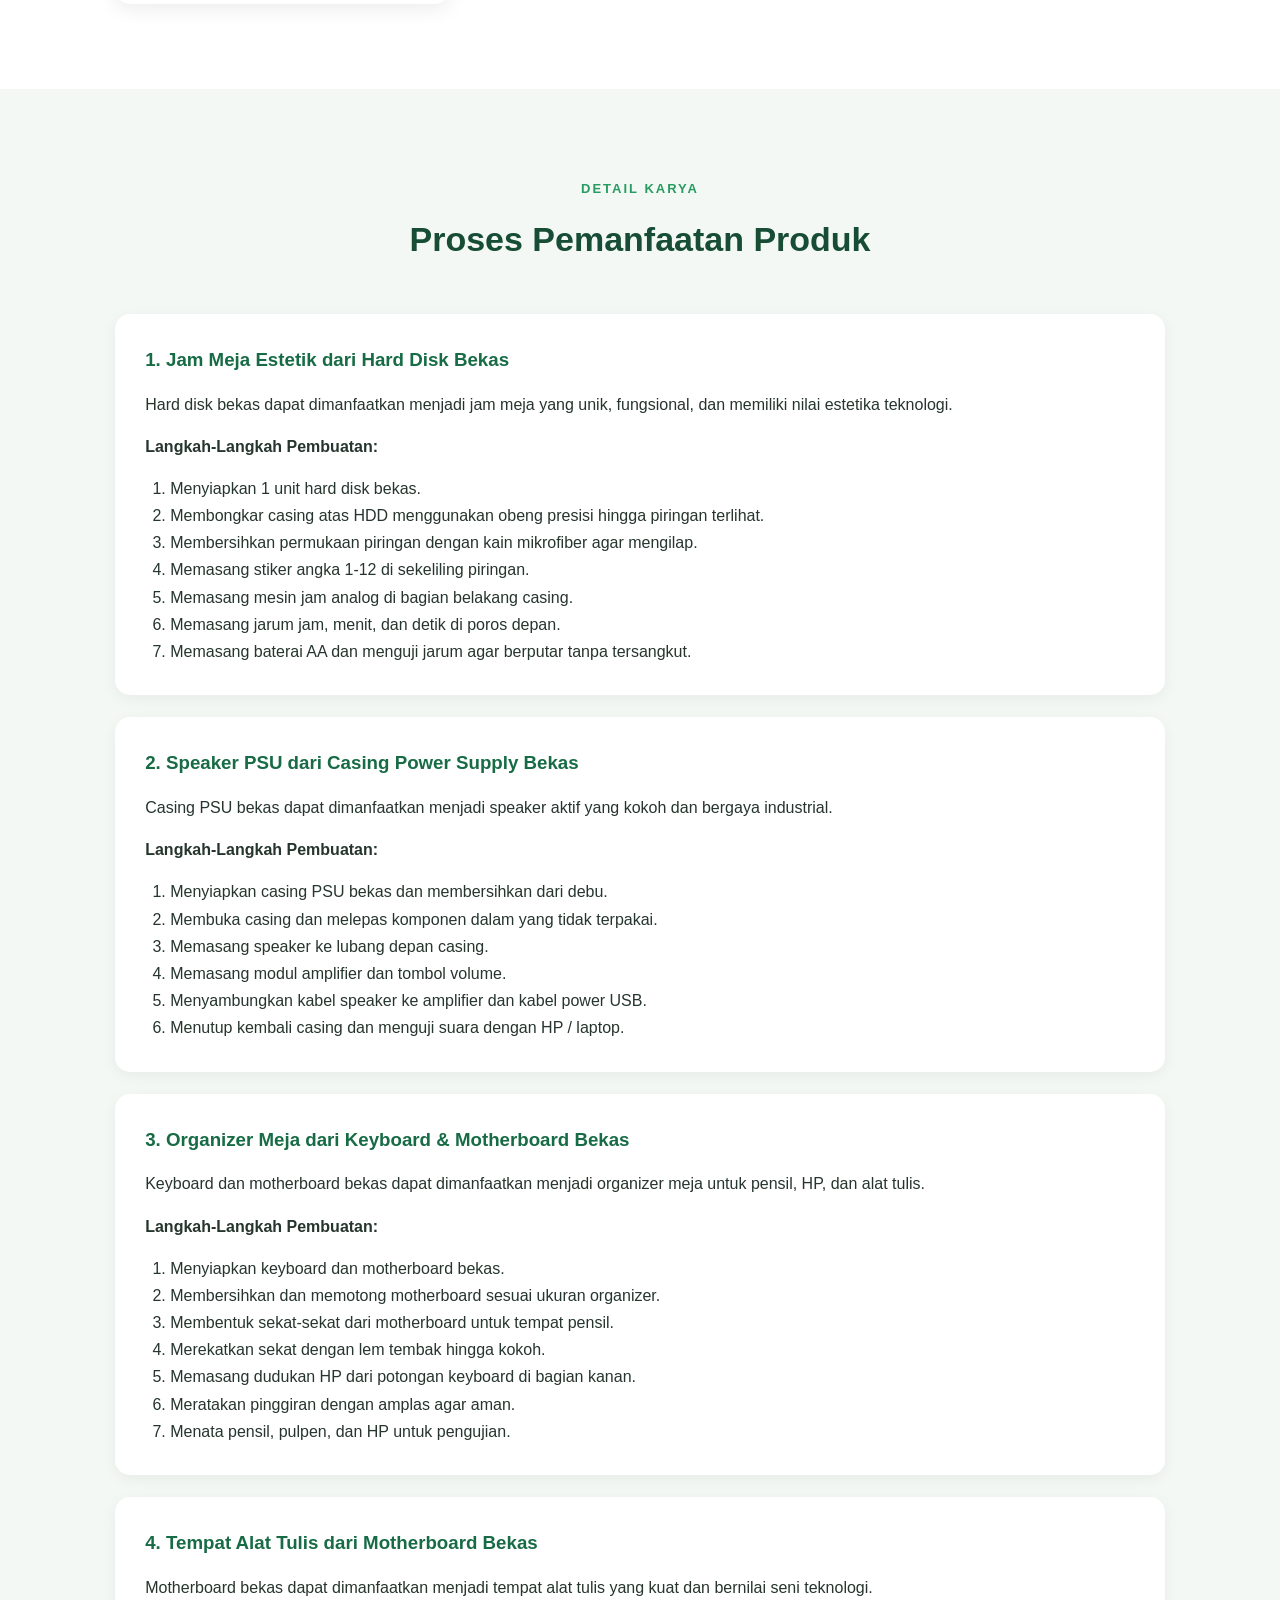
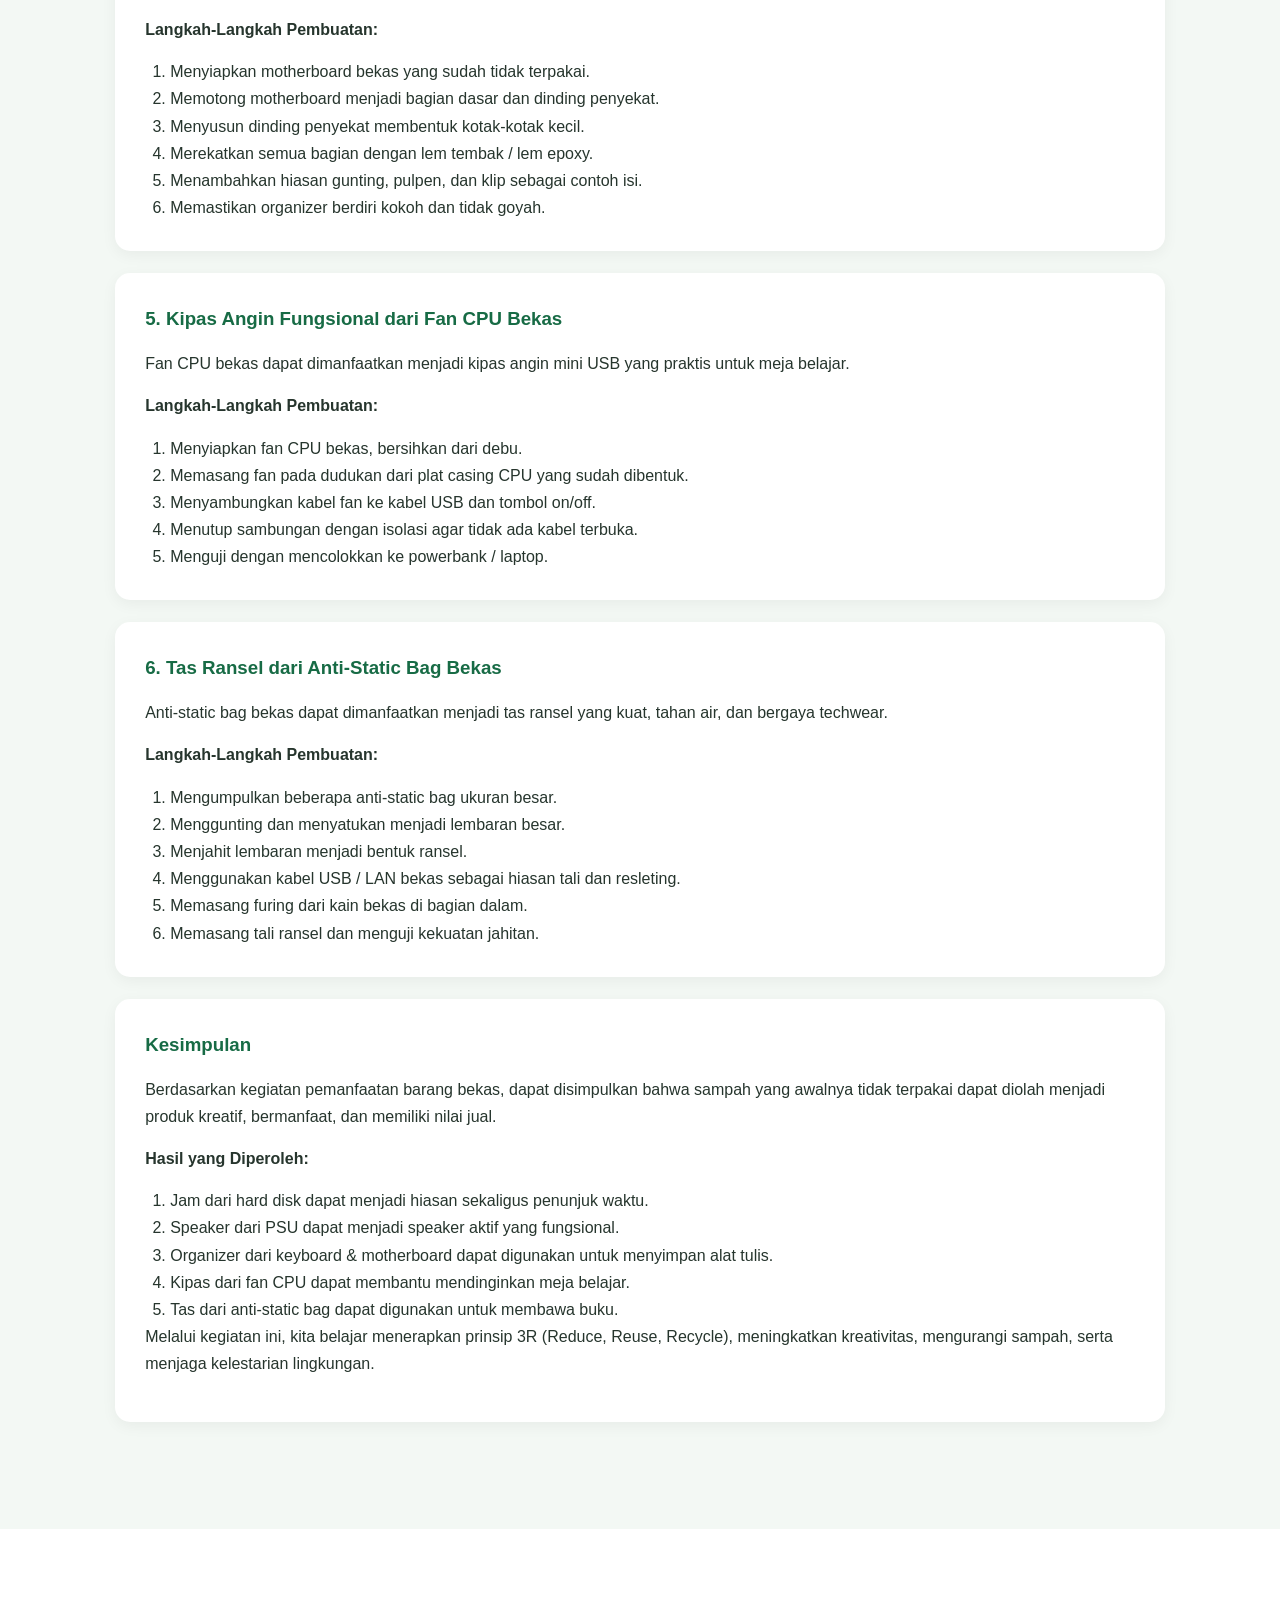
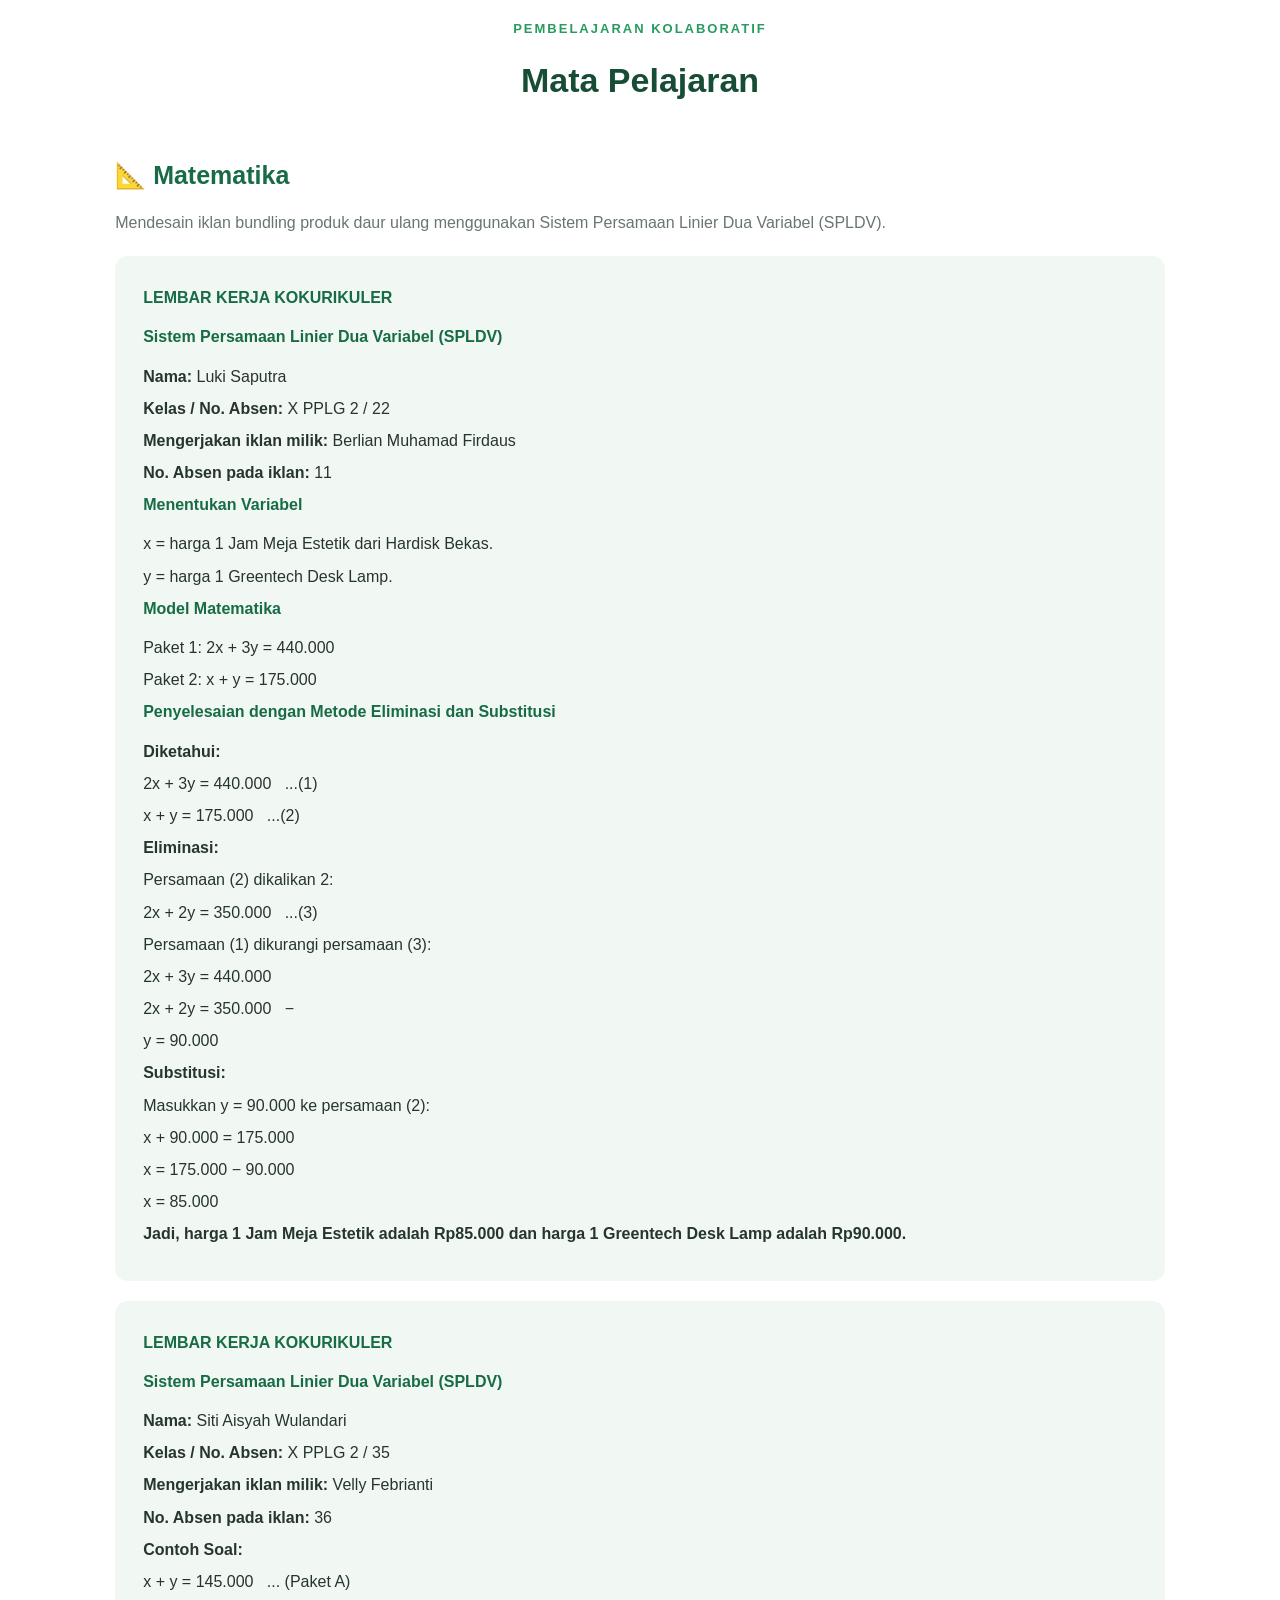
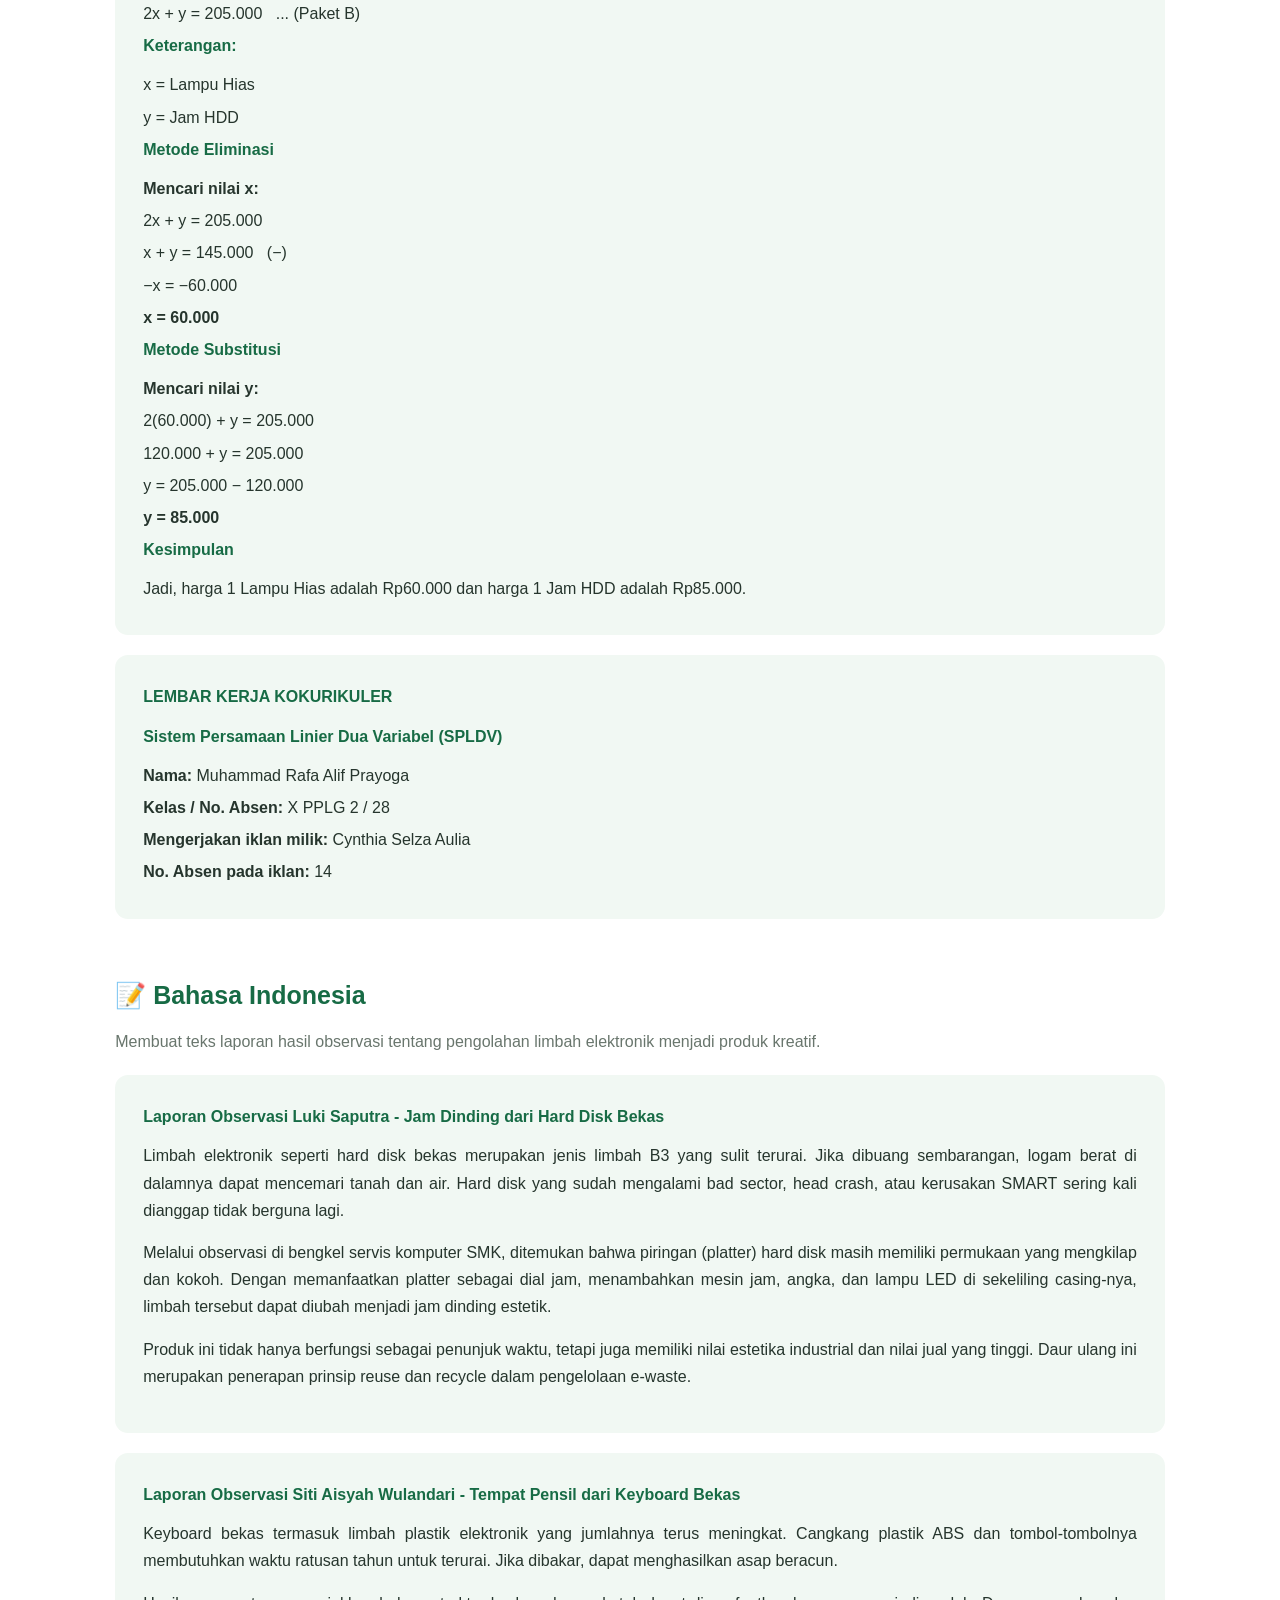
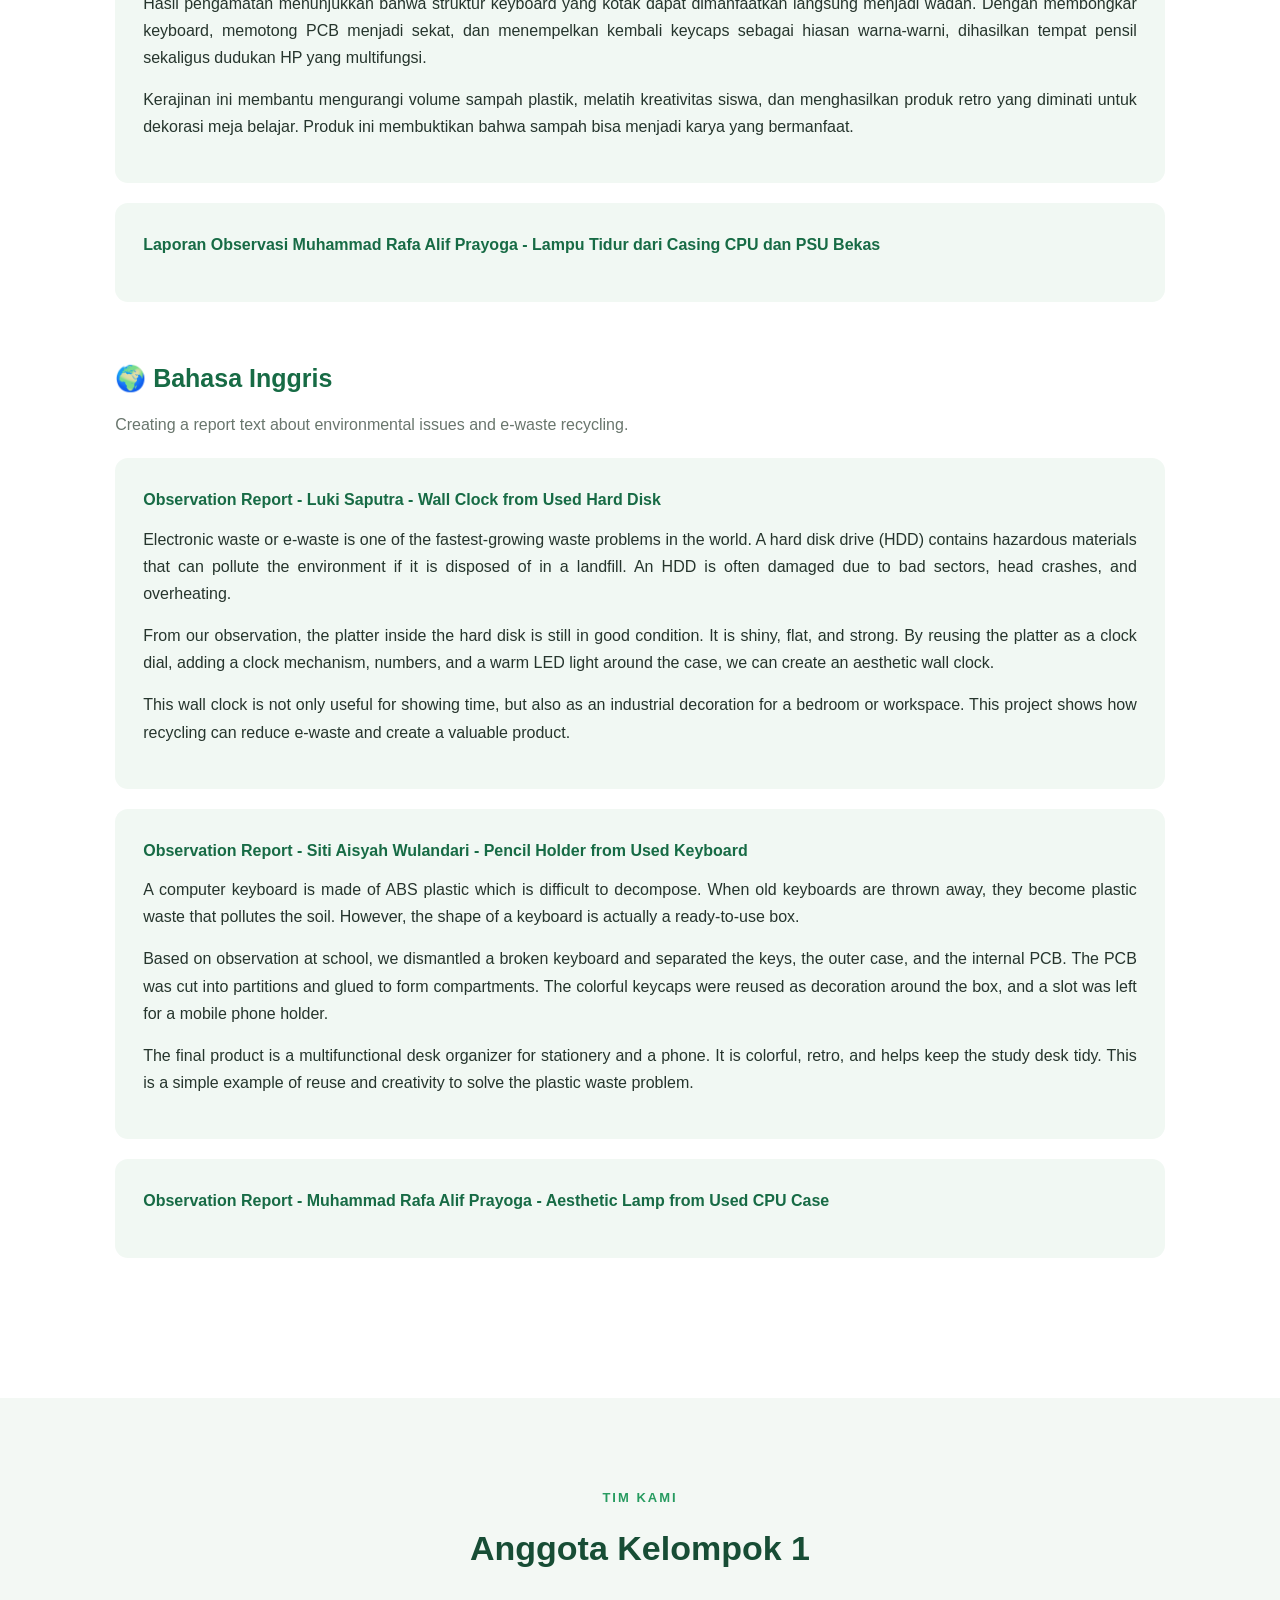
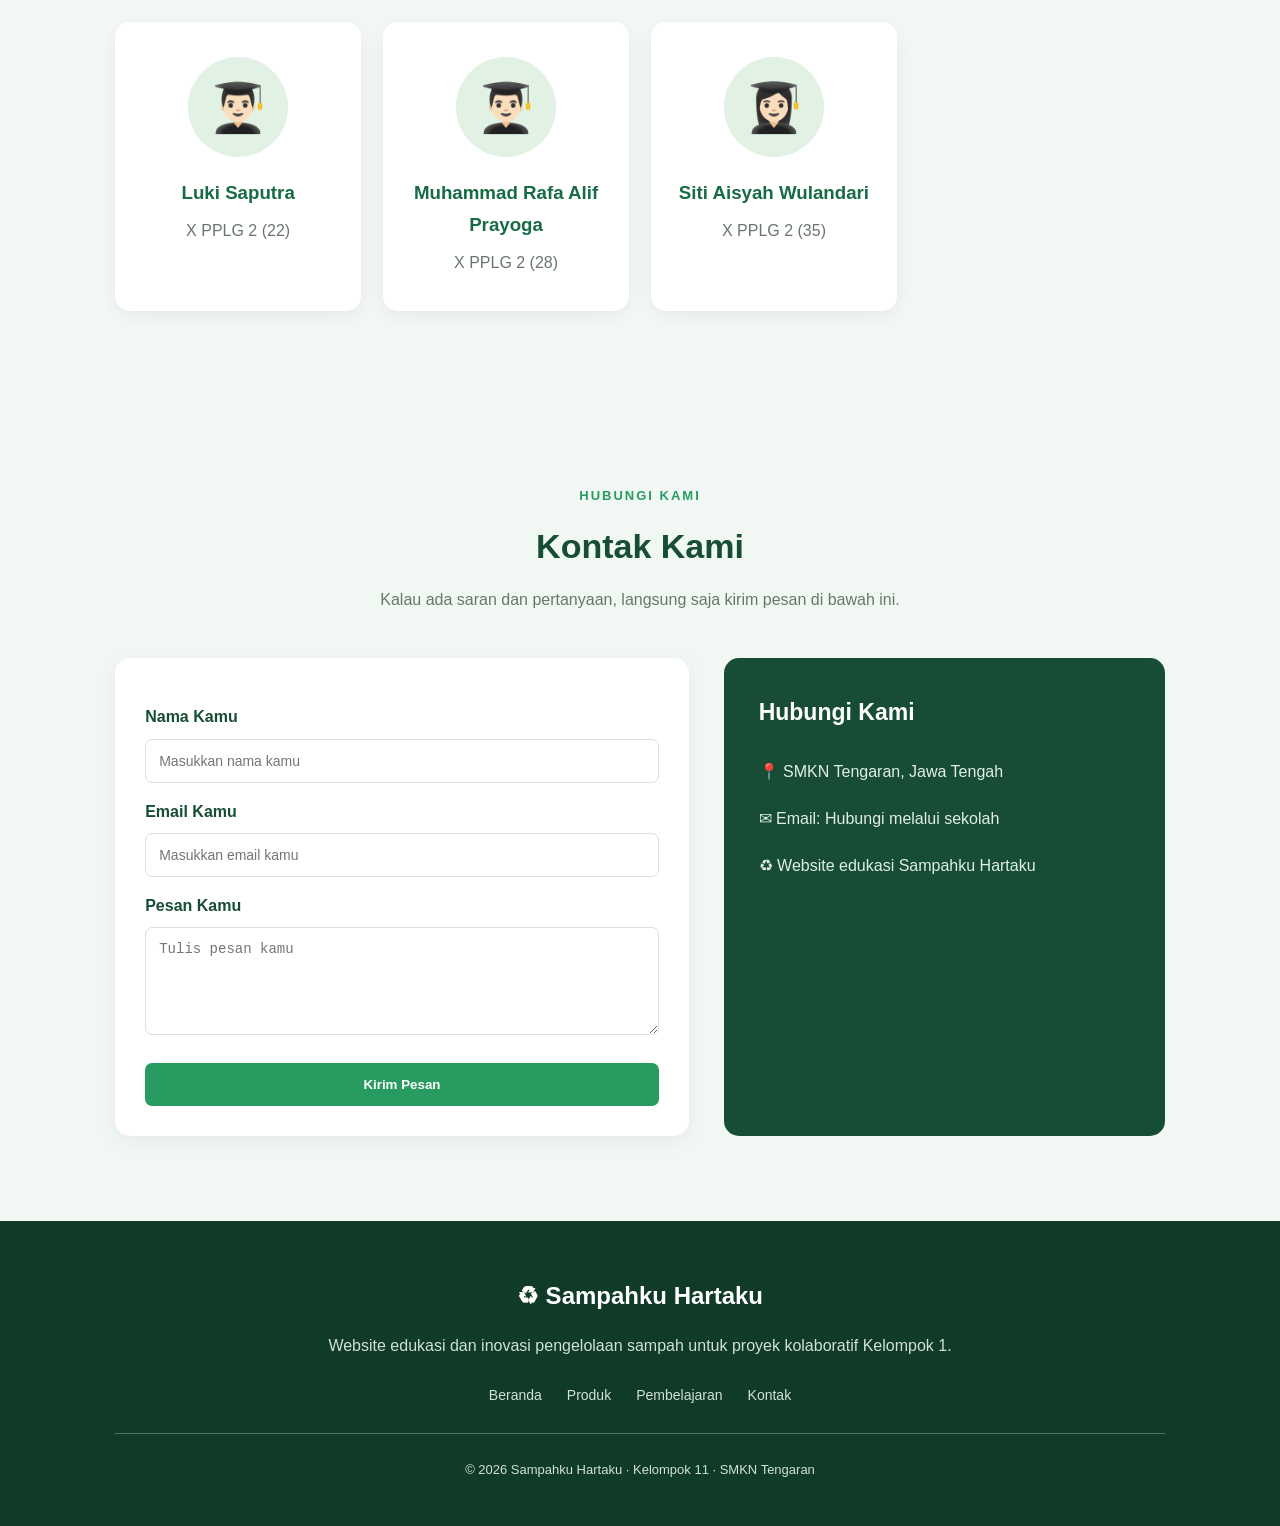
==== commit 8136d718: "Add initial HTML structure for recycling project website This HTML file contains a complete structur" ====
--- a/index.html
+++ b/index.html
@@ -145,7 +145,7 @@
 
         <!-- PRODUK 1 -->
         <div class="product-card">
-            <img src="WhatsApp Image 2026-11-08 at 11.39.02.jpeg" alt="Lampu Tidur Estetik">
+            <img src="images/lampu.jpg" alt="Lampu Tidur Estetik">
             <div class="product-info">
                 <small>Casing CPU bekas</small>
                 <h3>Lampu Tidur Estetik dari Casing CPU Bekas</h3>
@@ -156,7 +156,7 @@
 
         <!-- PRODUK 2 -->
         <div class="product-card">
-            <img src="WhatsApp Image 2026-11-08 at 11.39.23.jpeg" alt="Tempat Pensil dan HP">
+            <img src="images/tempat-pensil.jpg" alt="Tempat Pensil dan HP">
             <div class="product-info">
                 <small>Keyboard bekas</small>
                 <h3>Tempat Pensil & HP dari Keyboard Bekas</h3>
@@ -167,7 +167,7 @@
 
         <!-- PRODUK 3 -->
         <div class="product-card">
-            <img src="WhatsApp Image 2026-11-08 at 11.39.34.jpeg" alt="Organizer Meja">
+            <img src="images/meja.jpg" alt="Organizer Meja">
             <div class="product-info">
                 <small>Motherboard bekas</small>
                 <h3>Organizer Meja dari Motherboard Bekas</h3>
@@ -178,7 +178,7 @@
 
         <!-- PRODUK 4 -->
         <div class="product-card">
-            <img src="WhatsApp Image 2026-11-08 at 11.39.49.jpeg" alt="Tas Ransel">
+            <img src="images/tas.jpg" alt="Tas Ransel">
             <div class="product-info">
                 <small>Anti-Static Bag bekas</small>
                 <h3>Tas Ransel dari Anti-Static Bag Bekas</h3>
@@ -189,7 +189,7 @@
 
         <!-- PRODUK 5 -->
         <div class="product-card">
-            <img src="Jam Estetik Dari Hard Disk.jpeg" alt="Komponen elektronik">
+            <img src="images/jam.jpg" alt="Komponen elektronik">
             <div class="product-info">
                 <small>Hardisk bekas</small>
                 <h3>Jam Estetik dari Hard Disk bekas</h3>
@@ -200,7 +200,7 @@
 
         <!-- PRODUK 6 -->
         <div class="product-card">
-            <img src="WhatsApp Image 2026-11-08 at 11.39.13.jpeg" alt="Komponen elektronik">
+            <img src="images/kipas.jpg" alt="Komponen elektronik">
             <div class="product-info">
                 <small>Fan CPU bekas</small>
                 <h3>Kipas Angin Fungsional dari Fan CPU bekas</h3>
@@ -481,13 +481,13 @@
         <div class="report">
             <h4>Laporan Observasi Muhammad Rafa Alif Prayoga - Lampu Tidur dari Casing CPU dan PSU Bekas</h4>
             <p>
-                Casing CPU dan Power Supply Unit (PSU) bekas adalah limbah besi dan aluminium yang berat dan memakan tempat. Banyak yang menumpuk di gudang sekolah karena tidak ada sistem pengelolaan yang jelas. Padahal, material mesh dan platnya masih sangat kuat.
-            </p>
-            <p>
-                Berdasarkan observasi, rangka PSU yang berlubang-lubang sangat ideal untuk dilalui cahaya. Dengan membersihkan karat, mengecat ulang, dan memasang rangkaian LED strip di dalamnya, casing tersebut berubah menjadi lampu tidur estetik. Cahaya yang keluar dari lubang-lubang ventilasi menciptakan pola yang unik di dinding.
-            </p>
-            <p>
-                Selain untuk pencahayaan, lampu ini juga bisa difungsikan sebagai pot mini untuk kaktus di bagian atasnya. Inovasi ini menerapkan konsep upcycling yang mengubah limbah bernilai rendah menjadi produk bernilai tinggi dan ramah lingkungan.
+               
+            </p>
+            <p>
+                
+            </p>
+            <p>
+                
             </p>
         </div>
     </div> <!-- Tutup .subject Bahasa Indonesia -->
@@ -528,13 +528,13 @@
         <div class="report">
             <h4>Observation Report - Muhammad Rafa Alif Prayoga - Aesthetic Lamp from Used CPU Case</h4>
             <p>
-                A CPU case and Power Supply Unit (PSU) are made of metal which is heavy and takes a long time to recycle. Many unused cases are just left in the warehouse. If not managed, they will become scrap metal that rusts.
-            </p>
-            <p>
-                Our team observed that the perforated metal grill of the PSU is perfect for a lamp. Light can come out through the holes and create a beautiful pattern. We cleaned the case, repainted it in black, and installed a white LED strip inside. On the top, we added a small tray that can be used as a mini cactus pot.
-            </p>
-            <p>
-                This lamp is energy-saving, aesthetic, and functional as both lighting and decoration. It is a form of upcycling, which means transforming low-value waste into a high-value, eco-friendly product that has economic value.
+               
+            </p>
+            <p>
+                
+            </p>
+            <p>
+                
             </p>
         </div>
     </div> <!-- Tutup .subject Bahasa Inggris -->
--- a/style.css
+++ b/style.css
@@ -0,0 +1,544 @@
+* {
+    margin: 0;
+    padding: 0;
+    box-sizing: border-box;
+}
+
+html {
+    scroll-behavior: smooth;
+}
+
+body {
+    font-family: Arial, Helvetica, sans-serif;
+    background: #ffffff;
+    color: #26352d;
+    line-height: 1.7;
+}
+
+a {
+    text-decoration: none;
+    color: inherit;
+}
+
+/* NAVBAR */
+.navbar {
+    width: 100%;
+    padding: 20px 8%;
+    background: #ffffff;
+    display: flex;
+    align-items: center;
+    justify-content: space-between;
+    position: sticky;
+    top: 0;
+    z-index: 100;
+    box-shadow: 0 2px 12px rgba(0,0,0,0.06);
+}
+
+.logo {
+    font-size: 24px;
+    font-weight: bold;
+    color: #176b45;
+}
+
+.navbar nav {
+    display: flex;
+    gap: 25px;
+}
+
+.navbar nav a {
+    font-size: 14px;
+    font-weight: 600;
+    transition: 0.3s;
+}
+
+.navbar nav a:hover {
+    color: #279b60;
+}
+
+/* HERO */
+.hero {
+    min-height: 620px;
+    display: flex;
+    align-items: center;
+    padding: 80px 10%;
+    background:
+        linear-gradient(
+            90deg,
+            rgba(7, 40, 27, 0.95),
+            rgba(7, 40, 27, 0.55)
+        ),
+        url("https://images.unsplash.com/photo-1532996122724-e3c354a0b15b")
+        center/cover no-repeat;
+    color: white;
+}
+
+.hero-content {
+    max-width: 700px;
+}
+
+.tag {
+    display: inline-block;
+    background: rgba(255,255,255,0.15);
+    padding: 8px 18px;
+    border-radius: 30px;
+    margin-bottom: 25px;
+    font-size: 13px;
+}
+
+.hero h1 {
+    font-size: 52px;
+    line-height: 1.2;
+    margin-bottom: 25px;
+}
+
+.hero h1 span {
+    color: #8ce2a8;
+}
+
+.hero p {
+    max-width: 600px;
+    color: #e1eee5;
+    margin-bottom: 30px;
+}
+
+.btn {
+    display: inline-block;
+    background: #50b878;
+    color: white;
+    padding: 13px 25px;
+    border-radius: 8px;
+    margin: 5px;
+    font-weight: bold;
+    transition: 0.3s;
+}
+
+.btn:hover {
+    background: #328b55;
+    transform: translateY(-3px);
+}
+
+.btn-outline {
+    background: transparent;
+    border: 1px solid white;
+}
+
+/* SECTION */
+.section {
+    padding: 85px 9%;
+}
+
+.section-title {
+    text-align: center;
+    margin-bottom: 45px;
+}
+
+.section-title span {
+    color: #279b60;
+    font-size: 13px;
+    font-weight: bold;
+    text-transform: uppercase;
+    letter-spacing: 2px;
+}
+
+.section-title h2 {
+    color: #174d35;
+    font-size: 34px;
+    margin: 10px 0;
+}
+
+.section-title p {
+    max-width: 700px;
+    margin: auto;
+    color: #68756c;
+}
+
+/* PERMASALAHAN */
+.problem {
+    display: grid;
+    grid-template-columns: 1.5fr 1fr;
+    gap: 40px;
+    align-items: center;
+    background: #f1f8f3;
+    padding: 45px;
+    border-radius: 18px;
+}
+
+.problem h3 {
+    font-size: 25px;
+    color: #176b45;
+    margin-bottom: 15px;
+}
+
+.problem p {
+    margin-bottom: 15px;
+    color: #58665d;
+}
+
+.problem-icon {
+    font-size: 120px;
+    text-align: center;
+}
+
+/* SOLUSI */
+.solution {
+    background: #f3f8f4;
+}
+
+.grid {
+    display: grid;
+    grid-template-columns: repeat(4, 1fr);
+    gap: 22px;
+}
+
+.card {
+    padding: 30px 23px;
+    background: white;
+    border-radius: 15px;
+    box-shadow: 0 5px 20px rgba(0,0,0,0.05);
+    transition: 0.3s;
+}
+
+.card:hover {
+    transform: translateY(-8px);
+    box-shadow: 0 10px 25px rgba(0,0,0,0.1);
+}
+
+.icon {
+    font-size: 35px;
+    margin-bottom: 15px;
+}
+
+.card h3 {
+    color: #176b45;
+    margin-bottom: 12px;
+}
+
+.card p {
+    color: #69766d;
+    font-size: 14px;
+}
+
+/* PRODUK */
+.product-grid {
+    grid-template-columns: repeat(3, 1fr);
+}
+
+.product-card {
+    background: white;
+    border-radius: 15px;
+    overflow: hidden;
+    box-shadow: 0 5px 20px rgba(0,0,0,0.08);
+    transition: 0.3s;
+}
+
+.product-card:hover {
+    transform: translateY(-7px);
+}
+
+.product-card img {
+    width: 100%;
+    height: 220px;
+    object-fit: cover;
+}
+
+.product-info {
+    padding: 23px;
+}
+
+.product-info small {
+    color: #279b60;
+    font-weight: bold;
+}
+
+.product-info h3 {
+    color: #174d35;
+    margin: 10px 0;
+}
+
+.product-info p {
+    color: #69766d;
+    font-size: 14px;
+    margin-bottom: 15px;
+}
+
+.product-info a {
+    color: #279b60;
+    font-weight: bold;
+    font-size: 14px;
+}
+
+/* DETAIL PRODUK */
+.detail-box {
+    background: white;
+    padding: 30px;
+    border-radius: 15px;
+    margin-bottom: 22px;
+    box-shadow: 0 4px 15px rgba(0,0,0,0.05);
+}
+
+.detail-box h3 {
+    color: #176b45;
+    margin-bottom: 15px;
+}
+
+.detail-box p {
+    margin-bottom: 15px;
+}
+
+.detail-box ol {
+    padding-left: 25px;
+}
+
+/* MATA PELAJARAN */
+.subject {
+    margin-bottom: 55px;
+}
+
+.subject h3 {
+    font-size: 25px;
+    color: #176b45;
+    margin-bottom: 12px;
+}
+
+.subject > p {
+    color: #69766d;
+    margin-bottom: 20px;
+}
+
+.math-box,
+.report {
+    background: #f1f8f3;
+    padding: 28px;
+    border-radius: 13px;
+    margin-bottom: 20px;
+}
+
+.math-box h4,
+.report h4 {
+    color: #176b45;
+    margin-bottom: 12px;
+}
+
+.math-box p {
+    margin-bottom: 5px;
+}
+
+.report p {
+    margin-bottom: 15px;
+    text-align: justify;
+}
+
+/* ANGGOTA */
+.member {
+    background: white;
+    text-align: center;
+    padding: 35px 20px;
+    border-radius: 15px;
+    box-shadow: 0 5px 20px rgba(0,0,0,0.06);
+}
+
+.member-icon {
+    width: 100px;
+    height: 100px;
+    border-radius: 50%;
+    background: #e1f2e5;
+    display: flex;
+    align-items: center;
+    justify-content: center;
+    margin: 0 auto 20px;
+    font-size: 48px;
+}
+
+.member h3 {
+    color: #176b45;
+    margin-bottom: 8px;
+}
+
+.member p {
+    color: #69766d;
+}
+
+/* KONTAK */
+.contact {
+    background: #f1f8f3;
+}
+
+.contact-container {
+    display: grid;
+    grid-template-columns: 1.3fr 1fr;
+    gap: 35px;
+}
+
+form {
+    background: white;
+    padding: 30px;
+    border-radius: 15px;
+    box-shadow: 0 5px 20px rgba(0,0,0,0.05);
+}
+
+form label {
+    display: block;
+    font-weight: bold;
+    margin: 15px 0 8px;
+    color: #174d35;
+}
+
+form input,
+form textarea {
+    width: 100%;
+    padding: 13px;
+    border: 1px solid #d8e3da;
+    border-radius: 7px;
+    outline: none;
+    font-size: 14px;
+}
+
+form input:focus,
+form textarea:focus {
+    border-color: #279b60;
+}
+
+form button {
+    width: 100%;
+    margin-top: 20px;
+    padding: 14px;
+    background: #279b60;
+    color: white;
+    border: none;
+    border-radius: 7px;
+    font-weight: bold;
+    cursor: pointer;
+}
+
+form button:hover {
+    background: #176b45;
+}
+
+.contact-info {
+    background: #174d35;
+    color: white;
+    padding: 35px;
+    border-radius: 15px;
+}
+
+.contact-info h3 {
+    margin-bottom: 25px;
+    font-size: 23px;
+}
+
+.contact-info p {
+    margin-bottom: 20px;
+    color: #e1eee5;
+}
+
+/* FOOTER */
+footer {
+    background: #103b29;
+    color: white;
+    padding: 55px 9% 25px;
+    text-align: center;
+}
+
+footer h2 {
+    margin-bottom: 15px;
+}
+
+footer > p {
+    color: #d1e1d6;
+    margin-bottom: 20px;
+}
+
+.footer-links {
+    display: flex;
+    justify-content: center;
+    gap: 25px;
+    flex-wrap: wrap;
+    margin: 25px 0;
+}
+
+.footer-links a {
+    color: #d1e1d6;
+    font-size: 14px;
+}
+
+footer hr {
+    border: none;
+    border-top: 1px solid #527461;
+    margin: 25px 0;
+}
+
+.copyright {
+    font-size: 13px;
+}
+
+/* RESPONSIVE HP */
+@media (max-width: 900px) {
+    .grid {
+        grid-template-columns: repeat(2, 1fr);
+    }
+
+    .product-grid {
+        grid-template-columns: repeat(2, 1fr);
+    }
+
+    .hero h1 {
+        font-size: 40px;
+    }
+}
+
+@media (max-width: 600px) {
+    .navbar {
+        flex-direction: column;
+        gap: 15px;
+        padding: 18px 5%;
+    }
+
+    .navbar nav {
+        justify-content: center;
+        flex-wrap: wrap;
+        gap: 12px;
+    }
+
+    .navbar nav a {
+        font-size: 12px;
+    }
+
+    .hero {
+        min-height: 500px;
+        padding: 55px 7%;
+    }
+
+    .hero h1 {
+        font-size: 34px;
+    }
+
+    .section {
+        padding: 60px 6%;
+    }
+
+    .section-title h2 {
+        font-size: 27px;
+    }
+
+    .grid,
+    .product-grid {
+        grid-template-columns: 1fr;
+    }
+
+    .problem {
+        grid-template-columns: 1fr;
+        padding: 25px;
+    }
+
+    .problem-icon {
+        font-size: 75px;
+    }
+
+    .contact-container {
+        grid-template-columns: 1fr;
+    }
+
+    .btn {
+        margin: 5px 0;
+    }
+}
--- a/style.css
+++ b/style.css
@@ -0,0 +1,544 @@
+* {
+    margin: 0;
+    padding: 0;
+    box-sizing: border-box;
+}
+
+html {
+    scroll-behavior: smooth;
+}
+
+body {
+    font-family: Arial, Helvetica, sans-serif;
+    background: #ffffff;
+    color: #26352d;
+    line-height: 1.7;
+}
+
+a {
+    text-decoration: none;
+    color: inherit;
+}
+
+/* NAVBAR */
+.navbar {
+    width: 100%;
+    padding: 20px 8%;
+    background: #ffffff;
+    display: flex;
+    align-items: center;
+    justify-content: space-between;
+    position: sticky;
+    top: 0;
+    z-index: 100;
+    box-shadow: 0 2px 12px rgba(0,0,0,0.06);
+}
+
+.logo {
+    font-size: 24px;
+    font-weight: bold;
+    color: #176b45;
+}
+
+.navbar nav {
+    display: flex;
+    gap: 25px;
+}
+
+.navbar nav a {
+    font-size: 14px;
+    font-weight: 600;
+    transition: 0.3s;
+}
+
+.navbar nav a:hover {
+    color: #279b60;
+}
+
+/* HERO */
+.hero {
+    min-height: 620px;
+    display: flex;
+    align-items: center;
+    padding: 80px 10%;
+    background:
+        linear-gradient(
+            90deg,
+            rgba(7, 40, 27, 0.95),
+            rgba(7, 40, 27, 0.55)
+        ),
+        url("https://images.unsplash.com/photo-1532996122724-e3c354a0b15b")
+        center/cover no-repeat;
+    color: white;
+}
+
+.hero-content {
+    max-width: 700px;
+}
+
+.tag {
+    display: inline-block;
+    background: rgba(255,255,255,0.15);
+    padding: 8px 18px;
+    border-radius: 30px;
+    margin-bottom: 25px;
+    font-size: 13px;
+}
+
+.hero h1 {
+    font-size: 52px;
+    line-height: 1.2;
+    margin-bottom: 25px;
+}
+
+.hero h1 span {
+    color: #8ce2a8;
+}
+
+.hero p {
+    max-width: 600px;
+    color: #e1eee5;
+    margin-bottom: 30px;
+}
+
+.btn {
+    display: inline-block;
+    background: #50b878;
+    color: white;
+    padding: 13px 25px;
+    border-radius: 8px;
+    margin: 5px;
+    font-weight: bold;
+    transition: 0.3s;
+}
+
+.btn:hover {
+    background: #328b55;
+    transform: translateY(-3px);
+}
+
+.btn-outline {
+    background: transparent;
+    border: 1px solid white;
+}
+
+/* SECTION */
+.section {
+    padding: 85px 9%;
+}
+
+.section-title {
+    text-align: center;
+    margin-bottom: 45px;
+}
+
+.section-title span {
+    color: #279b60;
+    font-size: 13px;
+    font-weight: bold;
+    text-transform: uppercase;
+    letter-spacing: 2px;
+}
+
+.section-title h2 {
+    color: #174d35;
+    font-size: 34px;
+    margin: 10px 0;
+}
+
+.section-title p {
+    max-width: 700px;
+    margin: auto;
+    color: #68756c;
+}
+
+/* PERMASALAHAN */
+.problem {
+    display: grid;
+    grid-template-columns: 1.5fr 1fr;
+    gap: 40px;
+    align-items: center;
+    background: #f1f8f3;
+    padding: 45px;
+    border-radius: 18px;
+}
+
+.problem h3 {
+    font-size: 25px;
+    color: #176b45;
+    margin-bottom: 15px;
+}
+
+.problem p {
+    margin-bottom: 15px;
+    color: #58665d;
+}
+
+.problem-icon {
+    font-size: 120px;
+    text-align: center;
+}
+
+/* SOLUSI */
+.solution {
+    background: #f3f8f4;
+}
+
+.grid {
+    display: grid;
+    grid-template-columns: repeat(4, 1fr);
+    gap: 22px;
+}
+
+.card {
+    padding: 30px 23px;
+    background: white;
+    border-radius: 15px;
+    box-shadow: 0 5px 20px rgba(0,0,0,0.05);
+    transition: 0.3s;
+}
+
+.card:hover {
+    transform: translateY(-8px);
+    box-shadow: 0 10px 25px rgba(0,0,0,0.1);
+}
+
+.icon {
+    font-size: 35px;
+    margin-bottom: 15px;
+}
+
+.card h3 {
+    color: #176b45;
+    margin-bottom: 12px;
+}
+
+.card p {
+    color: #69766d;
+    font-size: 14px;
+}
+
+/* PRODUK */
+.product-grid {
+    grid-template-columns: repeat(3, 1fr);
+}
+
+.product-card {
+    background: white;
+    border-radius: 15px;
+    overflow: hidden;
+    box-shadow: 0 5px 20px rgba(0,0,0,0.08);
+    transition: 0.3s;
+}
+
+.product-card:hover {
+    transform: translateY(-7px);
+}
+
+.product-card img {
+    width: 100%;
+    height: 220px;
+    object-fit: cover;
+}
+
+.product-info {
+    padding: 23px;
+}
+
+.product-info small {
+    color: #279b60;
+    font-weight: bold;
+}
+
+.product-info h3 {
+    color: #174d35;
+    margin: 10px 0;
+}
+
+.product-info p {
+    color: #69766d;
+    font-size: 14px;
+    margin-bottom: 15px;
+}
+
+.product-info a {
+    color: #279b60;
+    font-weight: bold;
+    font-size: 14px;
+}
+
+/* DETAIL PRODUK */
+.detail-box {
+    background: white;
+    padding: 30px;
+    border-radius: 15px;
+    margin-bottom: 22px;
+    box-shadow: 0 4px 15px rgba(0,0,0,0.05);
+}
+
+.detail-box h3 {
+    color: #176b45;
+    margin-bottom: 15px;
+}
+
+.detail-box p {
+    margin-bottom: 15px;
+}
+
+.detail-box ol {
+    padding-left: 25px;
+}
+
+/* MATA PELAJARAN */
+.subject {
+    margin-bottom: 55px;
+}
+
+.subject h3 {
+    font-size: 25px;
+    color: #176b45;
+    margin-bottom: 12px;
+}
+
+.subject > p {
+    color: #69766d;
+    margin-bottom: 20px;
+}
+
+.math-box,
+.report {
+    background: #f1f8f3;
+    padding: 28px;
+    border-radius: 13px;
+    margin-bottom: 20px;
+}
+
+.math-box h4,
+.report h4 {
+    color: #176b45;
+    margin-bottom: 12px;
+}
+
+.math-box p {
+    margin-bottom: 5px;
+}
+
+.report p {
+    margin-bottom: 15px;
+    text-align: justify;
+}
+
+/* ANGGOTA */
+.member {
+    background: white;
+    text-align: center;
+    padding: 35px 20px;
+    border-radius: 15px;
+    box-shadow: 0 5px 20px rgba(0,0,0,0.06);
+}
+
+.member-icon {
+    width: 100px;
+    height: 100px;
+    border-radius: 50%;
+    background: #e1f2e5;
+    display: flex;
+    align-items: center;
+    justify-content: center;
+    margin: 0 auto 20px;
+    font-size: 48px;
+}
+
+.member h3 {
+    color: #176b45;
+    margin-bottom: 8px;
+}
+
+.member p {
+    color: #69766d;
+}
+
+/* KONTAK */
+.contact {
+    background: #f1f8f3;
+}
+
+.contact-container {
+    display: grid;
+    grid-template-columns: 1.3fr 1fr;
+    gap: 35px;
+}
+
+form {
+    background: white;
+    padding: 30px;
+    border-radius: 15px;
+    box-shadow: 0 5px 20px rgba(0,0,0,0.05);
+}
+
+form label {
+    display: block;
+    font-weight: bold;
+    margin: 15px 0 8px;
+    color: #174d35;
+}
+
+form input,
+form textarea {
+    width: 100%;
+    padding: 13px;
+    border: 1px solid #d8e3da;
+    border-radius: 7px;
+    outline: none;
+    font-size: 14px;
+}
+
+form input:focus,
+form textarea:focus {
+    border-color: #279b60;
+}
+
+form button {
+    width: 100%;
+    margin-top: 20px;
+    padding: 14px;
+    background: #279b60;
+    color: white;
+    border: none;
+    border-radius: 7px;
+    font-weight: bold;
+    cursor: pointer;
+}
+
+form button:hover {
+    background: #176b45;
+}
+
+.contact-info {
+    background: #174d35;
+    color: white;
+    padding: 35px;
+    border-radius: 15px;
+}
+
+.contact-info h3 {
+    margin-bottom: 25px;
+    font-size: 23px;
+}
+
+.contact-info p {
+    margin-bottom: 20px;
+    color: #e1eee5;
+}
+
+/* FOOTER */
+footer {
+    background: #103b29;
+    color: white;
+    padding: 55px 9% 25px;
+    text-align: center;
+}
+
+footer h2 {
+    margin-bottom: 15px;
+}
+
+footer > p {
+    color: #d1e1d6;
+    margin-bottom: 20px;
+}
+
+.footer-links {
+    display: flex;
+    justify-content: center;
+    gap: 25px;
+    flex-wrap: wrap;
+    margin: 25px 0;
+}
+
+.footer-links a {
+    color: #d1e1d6;
+    font-size: 14px;
+}
+
+footer hr {
+    border: none;
+    border-top: 1px solid #527461;
+    margin: 25px 0;
+}
+
+.copyright {
+    font-size: 13px;
+}
+
+/* RESPONSIVE HP */
+@media (max-width: 900px) {
+    .grid {
+        grid-template-columns: repeat(2, 1fr);
+    }
+
+    .product-grid {
+        grid-template-columns: repeat(2, 1fr);
+    }
+
+    .hero h1 {
+        font-size: 40px;
+    }
+}
+
+@media (max-width: 600px) {
+    .navbar {
+        flex-direction: column;
+        gap: 15px;
+        padding: 18px 5%;
+    }
+
+    .navbar nav {
+        justify-content: center;
+        flex-wrap: wrap;
+        gap: 12px;
+    }
+
+    .navbar nav a {
+        font-size: 12px;
+    }
+
+    .hero {
+        min-height: 500px;
+        padding: 55px 7%;
+    }
+
+    .hero h1 {
+        font-size: 34px;
+    }
+
+    .section {
+        padding: 60px 6%;
+    }
+
+    .section-title h2 {
+        font-size: 27px;
+    }
+
+    .grid,
+    .product-grid {
+        grid-template-columns: 1fr;
+    }
+
+    .problem {
+        grid-template-columns: 1fr;
+        padding: 25px;
+    }
+
+    .problem-icon {
+        font-size: 75px;
+    }
+
+    .contact-container {
+        grid-template-columns: 1fr;
+    }
+
+    .btn {
+        margin: 5px 0;
+    }
+}
